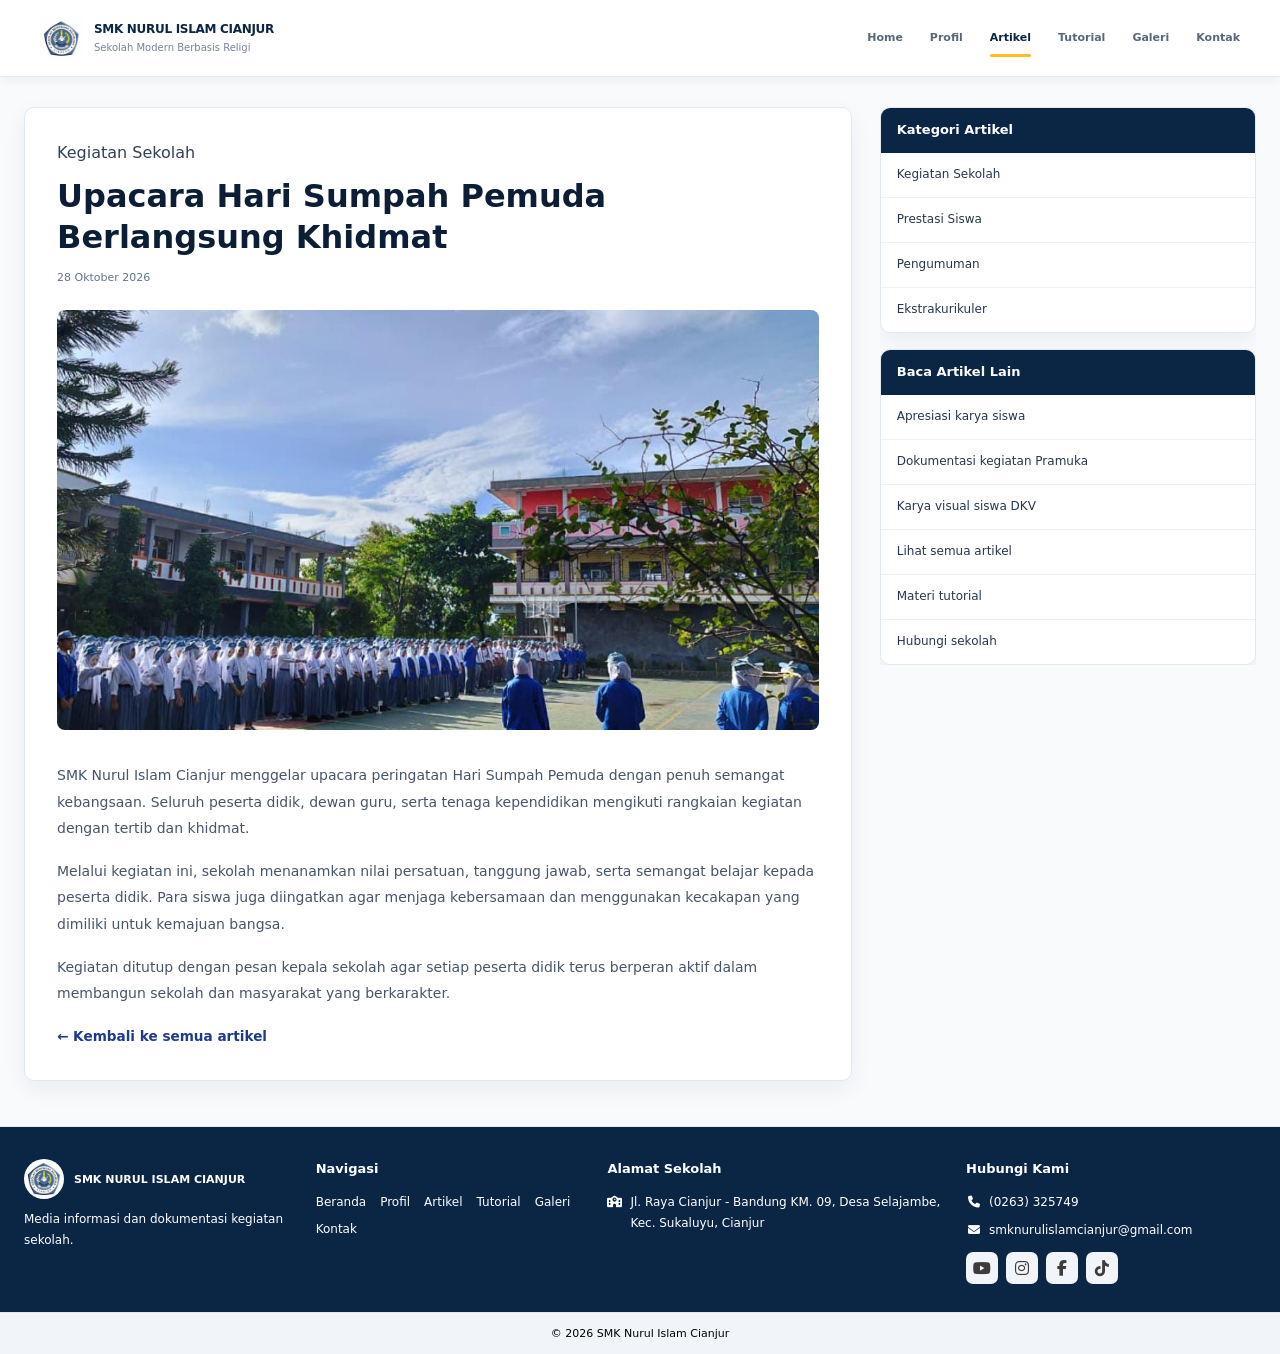
==== artikel-detail.html @ 682b0451 "commit blog" ====
<!doctype html>
<html lang="id">
  <head>
    <meta charset="UTF-8" />
    <meta name="viewport" content="width=device-width, initial-scale=1.0" />
    <title>Detail Berita - SMK Nurul Islam Cianjur</title>
    <link rel="preconnect" href="https://fonts.googleapis.com" />
    <link rel="stylesheet" href="https://cdnjs.cloudflare.com/ajax/libs/font-awesome/6.5.1/css/all.min.css" />
    <link rel="stylesheet" href="assets/css/style.css" />
    <link rel="stylesheet" href="assets/css/artikel.css" />
    <link rel="stylesheet" href="includes/menu.css" />
    <link rel="stylesheet" href="includes/sidebar.css" />
    <link rel="stylesheet" href="includes/footer.css" />
    <link rel="stylesheet" href="includes/scroll-effects.css" />
  </head>
  <body>
    <nav class="site-navigation" aria-label="Menu utama">
      <div class="site-nav-container">
        <a href="index.html" class="site-brand">
          <img src="assets/images/logo_nuris.jpg" alt="Logo SMK Nurul Islam" />
          <span class="site-brand-copy"><strong>SMK NURUL ISLAM CIANJUR</strong><span>Sekolah Modern Berbasis Religi</span></span>
        </a>
        <ul class="site-nav-menu" id="siteNavMenu">
          <li><a href="index.html" class="site-nav-link">Home</a></li>
          <li><a href="profil.html" class="site-nav-link">Profil</a></li>
          <li><a href="artikel.html" class="site-nav-link">Artikel</a></li>
          <li><a href="tutorial.html" class="site-nav-link">Tutorial</a></li>
          <li><a href="galeri.html" class="site-nav-link">Galeri</a></li>
          <li><a href="kontak.html" class="site-nav-link">Kontak</a></li>
        </ul>
        <button class="site-menu-toggle" type="button" aria-label="Buka navigasi" aria-controls="siteNavMenu" aria-expanded="false">
          <i class="fa-solid fa-bars" aria-hidden="true"></i>
        </button>
      </div>
    </nav>

    <main class="main-wrapper">
      <div class="article-detail-layout">
        <article class="article-detail">
          <span id="detailCategory" class="category-label">Kategori</span>
          <h1 id="detailTitle">Memuat artikel...</h1>
          <div id="detailDate" class="article-detail-date"></div>
          <img id="detailImage" src="assets/images/upacara_nuris.jpg" alt="" />
          <div id="detailBody" class="article-detail-body"></div>
          <a href="artikel.html" class="btn-read-more">← Kembali ke semua artikel</a>
        </article>
        <aside class="sidebar sidebar-area" aria-label="Informasi sekolah">
          <section class="sidebar-card">
            <h2 class="sidebar-header">Kategori Artikel</h2>
            <ul class="sidebar-list">
              <li><a href="artikel.html#kegiatan"><span>Kegiatan Sekolah</span></a></li>
              <li><a href="artikel.html#prestasi"><span>Prestasi Siswa</span></a></li>
              <li><a href="artikel.html#pengumuman"><span>Pengumuman</span></a></li>
              <li><a href="artikel.html#ekstrakurikuler"><span>Ekstrakurikuler</span></a></li>
            </ul>
          </section>
          <section class="sidebar-card">
            <h2 class="sidebar-header">Baca Artikel Lain</h2>
            <ul class="sidebar-list">
              <li><a href="artikel-detail.html?id=juara-puisi"><span>Apresiasi karya siswa</span></a></li>
              <li><a href="artikel-detail.html?id=pramuka"><span>Dokumentasi kegiatan Pramuka</span></a></li>
              <li><a href="artikel-detail.html?id=desain-grafis"><span>Karya visual siswa DKV</span></a></li>
              <li><a href="artikel.html"><span>Lihat semua artikel</span></a></li>
              <li><a href="tutorial.html"><span>Materi tutorial</span></a></li>
              <li><a href="kontak.html"><span>Hubungi sekolah</span></a></li>
            </ul>
          </section>
        </aside>
      </div>
    </main>

    <script>
      const articles = {
        "sumpah-pemuda": {
          category: "Kegiatan Sekolah",
          date: "28 Oktober 2026",
          title: "Upacara Hari Sumpah Pemuda Berlangsung Khidmat",
          image: "assets/images/upacara_nuris.jpg",
          body: [
            "SMK Nurul Islam Cianjur menggelar upacara peringatan Hari Sumpah Pemuda dengan penuh semangat kebangsaan. Seluruh peserta didik, dewan guru, serta tenaga kependidikan mengikuti rangkaian kegiatan dengan tertib dan khidmat.",
            "Melalui kegiatan ini, sekolah menanamkan nilai persatuan, tanggung jawab, serta semangat belajar kepada peserta didik. Para siswa juga diingatkan agar menjaga kebersamaan dan menggunakan kecakapan yang dimiliki untuk kemajuan bangsa.",
            "Kegiatan ditutup dengan pesan kepala sekolah agar setiap peserta didik terus berperan aktif dalam membangun sekolah dan masyarakat yang berkarakter."
          ]
        },
        "juara-puisi": {
          category: "Prestasi",
          date: "25 September 2026",
          title: "Siswa Raih Juara 1 Lomba Menulis Puisi Tingkat Kabupaten",
          image: "assets/images/prestasi/juara_puisi.jpg",
          body: [
            "Siswa SMK Nurul Islam Cianjur berhasil meraih Juara 1 dalam lomba menulis puisi tingkat Kabupaten Cianjur. Karya yang dibawakan dinilai memiliki pesan kuat, struktur puisi yang baik, serta penyampaian yang kreatif.",
            "Keberhasilan ini merupakan hasil latihan rutin dan bimbingan dari guru pembimbing. Prestasi tersebut diharapkan dapat memotivasi siswa lain untuk terus mengembangkan kemampuan menulis dan berkarya.",
            "Sekolah mengapresiasi pencapaian siswa serta berharap prestasi ini dapat menjadi awal dari pencapaian yang lebih tinggi pada ajang berikutnya."
          ]
        },
        pramuka: {
          category: "Ekstrakurikuler",
          date: "12 Oktober 2026",
          title: "Ekstrakurikuler Pramuka Gelar Perkemahan Akhir Pekan",
          image: "perkemahan.jpg",
          body: [
            "Ekstrakurikuler Pramuka SMK Nurul Islam Cianjur menyelenggarakan kegiatan perkemahan akhir pekan bagi seluruh anggota. Kegiatan dilaksanakan untuk melatih kepemimpinan, kerja sama, dan kemandirian peserta.",
            "Peserta mengikuti rangkaian kegiatan seperti latihan baris-berbaris, pionering, permainan kelompok, dan kegiatan kebersamaan. Pembina juga memberikan arahan mengenai kedisiplinan serta penerapan nilai Pramuka dalam kehidupan sehari-hari."
          ]
        },
        "ujian-tengah-semester": {
          category: "Pengumuman",
          date: "8 Oktober 2026",
          title: "Pengumuman Jadwal Kegiatan Ujian Tengah Semester",
          image: "gedung_sekolah.jpg",
          body: [
            "SMK Nurul Islam Cianjur menginformasikan jadwal pelaksanaan Ujian Tengah Semester kepada seluruh peserta didik. Peserta didik wajib hadir sesuai jadwal kelas dan mata pelajaran yang telah ditentukan.",
            "Peserta didik diharapkan mempersiapkan diri, membawa perlengkapan ujian yang diperlukan, serta mengikuti tata tertib yang berlaku selama pelaksanaan ujian."
          ]
        },
        "serah-terima-tamatan": {
          category: "Kegiatan Sekolah",
          date: "30 September 2026",
          title: "SMK Nurul Islam Gelar Serah Terima Peserta Magang",
          image: "gedung_sekolah.jpg",
          body: [
            "SMK Nurul Islam Cianjur menggelar serah terima peserta didik yang akan melaksanakan Praktik Kerja Lapangan di dunia usaha dan dunia industri.",
            "Kegiatan ini sekaligus mempertemukan pihak sekolah dengan mitra industri agar peserta didik dapat menyesuaikan kompetensi, kedisiplinan, dan etos kerja sesuai kebutuhan lapangan."
          ]
        },
        "juara-cerpen": {
          category: "Prestasi",
          date: "18 September 2026",
          title: "Siswa Meraih Juara 2 Lomba Menulis Cerpen",
          image: "assets/images/prestasi/juara_cerpen.jpg",
          body: [
            "Siswa SMK Nurul Islam Cianjur memperoleh Juara 2 lomba menulis cerpen tingkat kabupaten melalui karya yang memuat pesan kehidupan dan budaya yang kuat.",
            "Sekolah memberikan apresiasi kepada siswa dan guru pembimbing, sekaligus mendorong siswa lain untuk terus berlatih menulis dan berkarya."
          ]
        },
        "desain-grafis": {
          category: "Kegiatan Sekolah",
          date: "4 September 2026",
          title: "Workshop Desain Grafis Bersama Praktisi Industri",
          image: "assets/images/desain_grafis.jpg",
          body: [
            "Peserta didik jurusan Desain Komunikasi Visual mengikuti workshop desain grafis bersama praktisi industri.",
            "Workshop membahas alur desain, pemilihan visual, tipografi, dan penyampaian karya secara profesional. Peserta mengerjakan proyek singkat sebagai bagian dari evaluasi."
          ]
        },
        "penerimaan-siswa-baru": {
          category: "Pengumuman",
          date: "1 September 2026",
          title: "Informasi Pendaftaran Peserta Didik Baru Dibuka",
          image: "gedung_nuris.jpg",
          body: [
            "Pendaftaran peserta didik baru SMK Nurul Islam Cianjur telah dibuka melalui tahapan administrasi, wawancara, dan pengukuran kompetensi awal.",
            "Calon peserta didik dimohon mengikuti informasi resmi sekolah dan melengkapi seluruh berkas yang dipersyaratkan."
          ]
        },
        "latihan-pramuka": {
          category: "Ekstrakurikuler",
          date: "27 Agustus 2026",
          title: "Pramuka SMK Nurul Islam Raih Prestasi Pioneering",
          image: "assets/images/ekstrakulikuler/pramuka.jpg",
          body: [
            "Regu pramuka SMK Nurul Islam Cianjur berhasil meraih prestasi dalam lomba teknik pioneering tingkat kabupaten.",
            "Kegiatan ini melatih ketangkasan, kreativitas, komunikasi, dan kerja sama antaranggota dalam menyelesaikan proyek pionering."
          ]
        },
        "juara-monolog": {
          category: "Ekstrakurikuler",
          date: "20 Agustus 2026",
          title: "Siswa Menampilkan Tari dalam Kegiatan Seni Sekolah",
          image: "assets/images/ekstrakulikuler/tari.jpg",
          body: [
            "Kegiatan seni sekolah menjadi ruang bagi peserta didik untuk menampilkan kreativitas dan mengenal ragam seni budaya.",
            "Melalui latihan dan penampilan bersama, siswa belajar bekerja sama, membangun rasa percaya diri, serta mengapresiasi budaya."
          ]
        }
      };

      const id = new URLSearchParams(window.location.search).get("id");
      const article = articles[id] || articles["sumpah-pemuda"];
      document.title = `${article.title} - SMK Nurul Islam Cianjur`;
      document.getElementById("detailCategory").textContent = article.category;
      document.getElementById("detailTitle").textContent = article.title;
      document.getElementById("detailDate").textContent = article.date;
      document.getElementById("detailImage").src = article.image;
      document.getElementById("detailImage").alt = article.title;
      document.getElementById("detailBody").innerHTML = article.body.map((paragraph) => `<p>${paragraph}</p>`).join("");
    </script>
    <footer class="footer" id="kontak">
      <div class="footer-container">
        <div class="footer-column">
          <div class="footer-brand">
            <div class="footer-logo" role="img" aria-label="Logo sekolah"></div>
            <h3>SMK NURUL ISLAM CIANJUR</h3>
          </div>
          <p>Media informasi dan dokumentasi kegiatan sekolah.</p>
        </div>
        <div class="footer-column">
          <h4>Navigasi</h4>
          <nav class="footer-links" aria-label="Navigasi footer">
            <a href="index.html">Beranda</a>
            <a href="profil.html">Profil</a>
            <a href="artikel.html">Artikel</a>
            <a href="tutorial.html">Tutorial</a>
            <a href="galeri.html">Galeri</a>
            <a href="kontak.html">Kontak</a>
          </nav>
        </div>
        <div class="footer-column">
          <h4>Alamat Sekolah</h4>
          <p class="footer-detail"><i class="fa-solid fa-school" aria-hidden="true"></i><span>Jl. Raya Cianjur - Bandung KM. 09, Desa Selajambe, Kec. Sukaluyu, Cianjur</span></p>
        </div>
        <div class="footer-column">
          <h4>Hubungi Kami</h4>
          <p class="footer-detail"><i class="fa-solid fa-phone" aria-hidden="true"></i><a href="tel:+62263325749">(0263) 325749</a></p>
          <p class="footer-detail"><i class="fa-solid fa-envelope" aria-hidden="true"></i><a href="mailto:smknurulislamcianjur@gmail.com">smknurulislamcianjur@gmail.com</a></p>
          <div class="social-links">
            <a href="https://youtube.com/@smknurulislamcianjur?si=RVncWw3QQM4tRcN" aria-label="YouTube"><i class="fa-brands fa-youtube"></i></a>
            <a href="https://www.instagram.com/smknurulislamcianjur?exln=MTc3N3E5Ynp3cWM4aw==" aria-label="Instagram"><i class="fa-brands fa-instagram"></i></a>
            <a href="https://www.facebook.com/share/1EyA4eeDF7/" aria-label="Facebook"><i class="fa-brands fa-facebook-f"></i></a>
            <a href="https://www.tiktok.com/@smknurulislamcianjur?_=r=1&_t=ZS-9D5Dz1kFX61" aria-label="TikTok"><i class="fa-brands fa-tiktok"></i></a>
          </div>
        </div>
      </div>
      <div class="copyright">© 2026 SMK Nurul Islam Cianjur</div>
    </footer>
    <script src="assets/js/shared-layout.js"></script>
  </body>
</html>
---- assets/css/style.css ----
/* Variabel utama */
:root {
    --navy: #0b2545;
    --blue: #17477b;
    --gold: #fbbf24;
    --text: #26374b;
    --muted: #758397;
    --border: #e5eaf0;
    --white: #ffffff;
    --background: #f8fafc;
    --navy-dark: #081c35;
}

* {
    margin: 0;
    padding: 0;
    box-sizing: border-box;
}

html {
    scroll-behavior: smooth;
}

body {
    font-family: "Plus Jakarta Sans", sans-serif;
    background: var(--background);
    color: var(--text);
    min-height: 100vh;
}

a {
    text-decoration: none;
    color: inherit;
}

button, input {
    font-family: inherit;
}

/* header */
.header {
    background: var(--navy);
    color: var(--white);
}

.header-container {
    width: calc(100% - 48px);
    max-width: 1480px;
    min-height: 68px;
    margin: auto;
    display: flex;
    align-items: center;
    justify-content: space-between;
    gap: 20px;
}

.brand {
    display: flex;
    align-items: center;
    gap: 11px;
    min-width: 0;
}

.brand-logo {
    width: 41px;
    height: 41px;
    border-radius: 50%;
    overflow: hidden;
    flex-shrink: 0;
    display: grid;
    place-items: center;
}

.brand-logo img {
    width: 100%;
    height: 100%;
    object-fit: contain;
}

.brand-text h1 {
    font-size: 15px;
    font-weight: 800;
    letter-spacing: .3px;
    line-height: 1.4;
}

.brand-text p {
    font-size: 10px;
    font-style: italic;
    color: #c6d3e2;
    margin-top: 2px;
}

.header-actions {
    display: flex;
    align-items: center;
    gap: 10px;
}

/* Search Header */
.header-search {
    width: 250px;
    height: 38px;
    padding: 3px 10px 3px 14px;
    background: white;
    border: 1px solid #e2e8f0;
    border-radius: 30px;
    display: flex;
    align-items: center;
    transition: border-color 0.2s ease;
}

/* Efek ketika input aktif */
.header-search:focus-within {
    border-color: #cbd5e1;
}

/* Input */
.header-search input {
    flex: 1;
    width: 100%;
    min-width: 0;
    height: 100%;
    border: none;
    outline: none;
    padding: 0 5px;
    font-size: 11px;
    background: transparent;
    border-radius: 0;
    color: #334155;
}

.header-search input::placeholder {
    color: #94a3b8;
}

/* Button Search */
.header-search button {
    width: 28px;
    height: 28px;
    flex-shrink: 0;
    display: flex;
    align-items: center;
    justify-content: center;
    padding: 0;
    border: none;
    border-radius: 50%;
    background: transparent;
    color: var(--navy);
    cursor: pointer;
    transition: color 0.2s ease;
}

/* Hover Icon */
.header-search button:hover {
    background: transparent;
    color: #64748b;
}

/* Icon */
.header-search button i {
    font-size: 15px;
}

/* hero banner */
.hero {
    min-height: 390px;
    position: relative;
    isolation: isolate;
    overflow: hidden;
    display: flex;
    align-items: center;
    background: var(--navy);
    color: white;
}

/* Background gambar memenuhi banner */
.hero-background {
    position: absolute;
    inset: 0;
    z-index: -2;
    background-size: cover;
    background-position: center center;
    background-repeat: no-repeat;
    transition: opacity 0.4s ease-in-out;
}

/* Overlay transparan */
.hero-overlay {
    position: absolute;
    inset: 0;
    z-index: -1;

    background:
        linear-gradient(
            90deg,
            rgba(4, 22, 45, 0.85) 0%,
            rgba(4, 27, 55, 0.65) 35%,
            rgba(4, 27, 55, 0.25) 70%,
            rgba(4, 27, 55, 0.10) 100%
        ),
        linear-gradient(
            0deg,
            rgba(0, 0, 0, 0.20),
            transparent 65%
        );
}

.hero-container {
    width: calc(100% - 48px);
    max-width: 1480px;
    margin: auto;
}

.hero-content {
    max-width: 650px;
    padding: 55px 0 65px;
}

.hero-content h2 {
    font-size: clamp(27px, 3.4vw, 43px);
    line-height: 1.2;
    letter-spacing: -0.8px;
    font-weight: 800;
    text-shadow: 0 2px 12px rgba(0, 0, 0, 0.3);
}

.hero-content h2 span {
    color: var(--gold);
}

.hero-content p {
    max-width: 440px;
    margin-top: 12px;
    margin-bottom: 21px;
    color: #e4eaf2;
    font-size: 12px;
    line-height: 1.8;
}

.hero-button {
    display: inline-flex;
    align-items: center;
    gap: 10px;
    padding: 10px 16px;
    border-radius: 6px;
    background: #fccc2d;
    color: #172b45;
    font-size: 10px;
    font-weight: 800;
    transition: 0.2s;
}

.hero-button:hover {
    background: var(--gold);
    transform: translateY(-2px);
}

.hero-indicators {
    position: absolute;
    bottom: 17px;
    left: 50%;
    transform: translateX(-50%);
    display: flex;
    align-items: center;
    gap: 9px;
    z-index: 5;
}

.indicator {
    width: 9px;
    height: 9px;
    padding: 0;
    border: 1.5px solid white;
    border-radius: 50%;
    background: rgba(255, 255, 255, 0.45);
    cursor: pointer;
    transition: all 0.3s ease;
}

.indicator.active {
    width: 23px;
    border-color: var(--gold);
    border-radius: 20px;
    background: var(--gold);
}

/* main content */
.main-container {
    width: calc(100% - 48px);
    max-width: 1480px;
    margin: auto;
    padding: 27px 0 35px;
}

.content-layout {
    display: grid;
    grid-template-columns: minmax(0, 1fr) 290px;
    gap: 22px;
    align-items: start;
}

.news-section {
    min-width: 0;
}

.section-header {
    display: flex;
    justify-content: space-between;
    align-items: center;
    margin-bottom: 16px;
    padding-bottom: 11px;
    border-bottom: 1px solid #dce3eb;
}

.section-title {
    display: flex;
    align-items: center;
    gap: 11px;
}

.title-line {
    width: 5px;
    height: 30px;
    border-radius: 5px;
    background: var(--navy);
}

.section-title small {
    color: black;
    font-size: 8px;
    font-weight: 800;
    letter-spacing: 1px;
}

.section-title h2 {
    margin-top: 2px;
    color: var(--navy);
    font-size: 15px;
    font-weight: 800;
}

.see-all {
    display: flex;
    align-items: center;
    gap: 7px;

    color: var(--navy);
    font-size: 10px;
    font-weight: 800;
    transition: .2s;
}

.see-all:hover {
    color: slateblue;
}

/* cards baru */
.news-grid {
    display: grid;
    grid-template-columns: repeat(3, minmax(0, 1fr));
    gap: 13px;
}

/* ==============================
   SEARCH RESULT
================================ */

.search-empty {
    padding: 40px 20px;
    margin-top: 15px;
    text-align: center;
    background: white;
    border: 1px solid var(--border);
    border-radius: 9px;
}

.search-empty[hidden] {
    display: none;
}

.search-empty i {
    font-size: 27px;
    color: #94a3b8;
    margin-bottom: 12px;
}

.search-empty h3 {
    color: var(--navy);
    font-size: 14px;
    margin-bottom: 6px;
}

.search-empty p {
    color: var(--muted);
    font-size: 11px;
}

.news-card {
    display: flex;
    flex-direction: column;
    overflow: hidden;

    background: white;
    border: 1px solid var(--border);
    border-radius: 9px;

    box-shadow: 0 3px 10px rgba(20,43,70,.04);
    transition: .25s;
}

.news-card:hover {
    transform: translateY(-4px);
    box-shadow: 0 9px 22px rgba(20,43,70,.1);
}

.news-image {
    position: relative;
    height: 145px;
    overflow: hidden;
    background: #e3eaf1;
}

.news-image img {
    width: 100%;
    height: 100%;
    object-fit: cover;
    transition: .35s;
}

.news-card:hover .news-image img {
    transform: scale(1.05);
}

.category {
    position: absolute;
    top: 9px;
    left: 9px;

    padding: 5px 8px;
    border-radius: 4px;

    background: var(--navy);
    color: white;

    font-size: 8px;
    font-weight: 700;
}

.news-content {
    flex: 1;
    display: flex;
    flex-direction: column;
    padding: 12px;
}

.news-content h3 {
    color: var(--navy);
    font-size: 11px;
    line-height: 1.6;
    font-weight: 800;
}

.news-content h3 a:hover {
    color: slateblue;
}

.news-date {
    display: flex;
    align-items: center;
    gap: 6px;
    margin-top: 8px;
    color: #8995a5;
    font-size: 9px;
}

.news-content p {
    margin: 9px 0 13px;
    color: #667488;
    font-size: 9px;
    line-height: 1.75;
}

.read-more {
    gap: 8px;
    margin-top: auto;
    padding: 8px 7px;
    color: var(--navy);
    font-size: 9px;
    font-weight: 700;
    transition: .2s;
}

.read-more:hover {
    color: slateblue;
}

/* informasi sekolah */
.school-info {
    display: flex;
    align-items: center;
    gap: 13px;

    margin-top: 18px;
    padding: 15px 17px;

    border: 1px solid #dbe5ef;
    border-radius: 9px;
    background: white;
}

.info-content {
    flex: 1;
}

.info-content h3 {
    margin-bottom: 4px;
    color: var(--navy);
    font-size: 12px;
}

.info-content p {
    color: #69788b;
    font-size: 9px;
    line-height: 1.7;
}

.info-button {
    display: flex;
    align-items: center;
    gap: 8px;
    flex-shrink: 0;
    padding: 9px 12px;
    border-radius: 5px;
    background: #013263;
    color: white;
    font-size: 9px;
    font-weight: 700;
}

.info-button:hover {
    background: var(--navy);
}

/* responsive tablet */
@media (max-width: 1000px) {

    .content-layout {
        grid-template-columns: minmax(0, 1fr) 250px;
        gap: 16px;
    }

    .news-grid {
        gap: 9px;
    }

    .news-image {
        height: 125px;
    }

    .news-content {
        padding: 10px;
    }

}

/* responsive mobile */
@media (max-width: 700px) {

    .header-container {
        width: calc(100% - 30px);
        min-height: 65px;
    }

    .brand-logo {
        width: 39px;
        height: 39px;
    }

    .brand-text h1 {
        font-size: 11px;
    }

    .brand-text p {
        font-size: 8px;
    }

    .brand-decoration {
        display: none;
    }

    .header-search {
        display: none;
    }

    .menu-button {
        display: inline-grid;
        place-items: center;
    }

    .hero {
    min-height: 320px;
}

.hero-background {
    background-size: contain;
    background-position: center;
}

.hero-overlay {
    background: rgba(4, 22, 45, 0.65);
}

.hero-container {
    width: calc(100% - 30px);
}

.hero-content {
    padding: 40px 0 55px;
}

    .hero-container {
        width: calc(100% - 30px);
    }

    .hero-content {
        padding: 40px 0 55px;
    }

    .hero-content h2 {
        font-size: 29px;
    }

    .hero-content p {
        font-size: 10px;
        max-width: 330px;
    }

    .main-container {
        width: calc(100% - 30px);
        padding: 22px 0;
    }

    .content-layout {
        grid-template-columns: 1fr;
    }

    .news-grid {
        grid-template-columns: repeat(2, minmax(0, 1fr));
        gap: 12px;
    }

    .news-image {
        height: 135px;
    }

    .school-info {
        flex-wrap: wrap;
    }

    .info-button {
        margin-left: 55px;
    }

}

/* ==============================
   13. SMALL MOBILE
================================ */
@media (max-width: 430px) {

    .news-grid {
        grid-template-columns: 1fr;
    }

    .news-image {
        height: 180px;
    }

    .section-title h2 {
        font-size: 17px;
    }

    .school-info {
        gap: 10px;
        padding: 13px;
    }

    .info-button {
        margin-left: 0;
    }

}

.home-programs {
    padding: 62px 0 70px;
    background: #fff;
}

.home-programs-container {
    width: calc(100% - 48px);
    max-width: 1280px;
    margin: 0 auto;
}

.home-programs-heading {
    max-width: 650px;
    margin: 0 auto 30px;
    text-align: center;
}

.home-programs-heading > span {
    color: #947000;
    font-size: 9px;
    font-weight: 800;
    letter-spacing: 1.6px;
}

.home-programs-heading h2 {
    margin-top: 7px;
    color: var(--navy);
    font-size: clamp(22px, 3vw, 30px);
}

.home-programs-heading p {
    margin-top: 8px;
    color: var(--muted);
    font-size: 12px;
    line-height: 1.7;
}

.home-programs-grid {
    display: grid;
    grid-template-columns: repeat(3, minmax(0, 1fr));
    gap: 18px;
}

.home-program-card {
    min-width: 0;
    overflow: hidden;
    border: 1px solid var(--border);
    border-radius: 12px;
    background: #fff;
    box-shadow: 0 8px 24px rgba(11, 37, 69, .06);
    transition: transform .2s ease, box-shadow .2s ease;
}

.home-program-card:hover {
    transform: translateY(-4px);
    box-shadow: 0 14px 30px rgba(11, 37, 69, .12);
}

.home-program-card img {
    width: 100%;
    height: 190px;
    display: block;
    object-fit: cover;
    background: #edf2f7;
}

.home-program-card[href*="program-akl"] img {
    object-fit: contain;
}

.home-program-card > span {
    display: inline-block;
    margin: 15px 16px 0;
    color: #947000;
    font-size: 9px;
    font-weight: 800;
    letter-spacing: 1px;
}

.home-program-card h3 {
    min-height: 44px;
    margin: 5px 16px 18px;
    color: var(--navy);
    font-size: 13px;
    line-height: 1.55;
}

.home-programs-link {
    width: fit-content;
    display: flex;
    align-items: center;
    gap: 9px;
    margin: 25px auto 0;
    color: var(--navy);
    font-size: 11px;
    font-weight: 800;
}

.home-programs-link:hover {
    color: #947000;
}

@media (max-width: 850px) {
    .home-programs-grid {
        grid-template-columns: repeat(2, minmax(0, 1fr));
    }
}

@media (max-width: 500px) {
    .home-programs-container {
        width: calc(100% - 30px);
    }

    .home-programs-grid {
        grid-template-columns: 1fr;
    }

    .home-program-card img {
        height: 220px;
    }
}
---- assets/css/artikel.css ----
/* RESET & BASE STYLES */
* {
  box-sizing: border-box;
  margin: 0;
  padding: 0;
}

body {
  font-family: "Plus Jakarta Sans", system-ui, sans-serif;
  background-color: #f8fafc;
  color: #334155;
  line-height: 1.6;
  display: flex;
  flex-direction: column;
  min-height: 100vh;
}

a {
  text-decoration: none;
  color: inherit;
}

ul {
  list-style: none;
}

/* TOP HEADER */
.top-header {
  background-color: #0b1e36;
  color: #ffffff;
  position: sticky;
  top: 0;
  z-index: 50;
  box-shadow: 0 4px 10px rgba(0, 0, 0, 0.15);
}

.header-container {
  max-width: 1280px;
  margin: 0 auto;
  padding: 0 1.5rem;
  display: flex;
  align-items: center;
  justify-content: space-between;
  height: 64px;
}

.logo-area {
  display: flex;
  align-items: center;
  gap: 0.75rem;
}

.logo-circle {
  width: 40px;
  height: 40px;
  background-color: #ffffff;
  border-radius: 50%;
  padding: 2px;
  display: flex;
  align-items: center;
  justify-content: center;
  box-shadow: 0 2px 4px rgba(0,0,0,0.2);
}

.logo-circle img {
  width: 100%;
  height: 100%;
  border-radius: 50%;
  object-fit: cover;
}

.logo-text h1 {
  font-size: 0.95rem;
  font-weight: 700;
  letter-spacing: 0.025em;
}

.logo-text p {
  font-size: 0.65rem;
  color: #cbd5e1;
  font-style: italic;
}

/* SEARCH BAR */
.search-box {
  position: relative;
  display: none;
}

@media (min-width: 768px) {
  .search-box {
    display: block;
  }
}

.search-input {
  background-color: rgba(255, 255, 255, 0.12);
  color: #ffffff;
  border: 1px solid rgba(255, 255, 255, 0.25);
  border-radius: 9999px;
  padding: 0.45rem 2.5rem 0.45rem 1rem;
  font-size: 0.85rem;
  outline: none;
  width: 240px;
  transition: all 0.3s ease;
}

.search-input::placeholder {
  color: #cbd5e1;
}

.search-input:focus {
  background-color: rgba(255, 255, 255, 0.2);
  border-color: #eab308;
  box-shadow: 0 0 0 3px rgba(234, 179, 8, 0.3);
  width: 270px;
}

.search-btn {
  position: absolute;
  right: 12px;
  top: 50%;
  transform: translateY(-50%);
  background: none;
  border: none;
  color: #cbd5e1;
  cursor: pointer;
  transition: color 0.2s;
}

.search-btn:hover {
  color: #eab308;
}

/* SECONDARY MENU */
.nav-bar {
  background-color: #ffffff;
  border-bottom: 1px solid #e2e8f0;
}

.nav-container {
  max-width: 1280px;
  margin: 0 auto;
  padding: 0 1.5rem;
  display: flex;
  gap: 2rem;
  font-size: 0.875rem;
  font-weight: 600;
  overflow-x: auto;
}

/* BREADCRUMB */
.breadcrumb {
  background-color: #f1f5f9;
  border-bottom: 1px solid #e2e8f0;
  padding: 0.75rem 0;
  font-size: 0.75rem;
  color: #64748b;
}

.breadcrumb-container {
  max-width: 1280px;
  margin: 0 auto;
  padding: 0 1.5rem;
}

.breadcrumb a {
  transition: color 0.2s;
}

.breadcrumb a:hover {
  color: #1e3a8a;
}

.breadcrumb-separator {
  margin: 0 0.5rem;
  color: #94a3b8;
}

.breadcrumb-current {
  color: #0b1e36;
  font-weight: 600;
}

/* MAIN LAYOUT */
.main-wrapper {
  max-width: 1280px;
  margin: 0 auto;
  padding: 30px 1.5rem 45px;
  flex-grow: 1;
  width: 100%;
}

.grid-container {
  display: grid;
  grid-template-columns: 1fr;
  gap: 28px;
}

@media (min-width: 1024px) {
  .grid-container {
    grid-template-columns: 2.2fr 1fr;
  }
}

.article-page-heading {
  margin-bottom: 20px;
  padding: 26px 28px;
  border: 1px solid #e2e8f0;
  border-radius: 10px;
  background: linear-gradient(135deg, #fff, #f8fafc);
  box-shadow: 0 5px 18px rgba(20,43,70,.05);
}

.article-page-heading > div:first-child > span {
  color: #d99b00;
  font-size: 9px;
  font-weight: 800;
  letter-spacing: 1.6px;
}

.article-page-heading h1 {
  margin-top: 7px;
  color: #0b1e36;
  font-size: 28px;
}

.article-page-heading p {
  max-width: 680px;
  margin-top: 8px;
  color: #64748b;
  font-size: 12px;
  line-height: 1.75;
}

.article-filter {
  display: flex;
  flex-wrap: wrap;
  gap: 8px;
  margin-top: 18px;
}

.article-filter a {
  padding: 7px 12px;
  border: 1px solid #dce3eb;
  border-radius: 999px;
  font-size: 10px;
  font-weight: 700;
}

.article-filter a.active,
.article-filter a:hover {
  border-color: #0b1e36;
  background: #0b1e36;
  color: #fff;
}

.article-list {
  display: grid;
  grid-template-columns: repeat(2, minmax(0, 1fr));
  gap: 18px;
}

.article-card {
  display: grid;
  grid-template-columns: 1fr;
}

.article-card[hidden] {
  display: none;
}

.article-image-box {
  height: 100%;
  min-height: 210px;
}

.article-content {
  display: flex;
  flex-direction: column;
  justify-content: center;
}

.article-detail-layout {
  max-width: 900px;
  margin: auto;
}

.article-detail {
  padding: 32px;
  border: 1px solid #e2e8f0;
  border-radius: 10px;
  background: #fff;
  box-shadow: 0 8px 24px rgba(20,43,70,.06);
}

.article-detail h1 {
  margin-top: 10px;
  color: #0b1e36;
  font-size: 32px;
  line-height: 1.3;
}

.article-detail-date {
  margin-top: 10px;
  color: #64748b;
  font-size: 11px;
}

.article-detail > img {
  width: 100%;
  height: 420px;
  margin: 24px 0;
  border-radius: 8px;
  object-fit: cover;
}

.article-detail-body p {
  margin-bottom: 16px;
  color: #475569;
  font-size: 14px;
  line-height: 1.9;
}

.article-detail-body h2 {
  margin: 22px 0 10px;
  color: #0b1e36;
  font-size: 18px;
}

.article-detail-body ol {
  margin: 0 0 22px;
  padding-left: 22px;
  color: #475569;
}

.article-detail-body li {
  padding-left: 5px;
  margin-bottom: 10px;
  line-height: 1.8;
}

/* CARD STYLES */
.card {
  background-color: #ffffff;
  border-radius: 0.85rem;
  border: 1px solid #e2e8f0;
  box-shadow: 0 2px 8px rgba(0, 0, 0, 0.04);
  padding: 1.5rem;
  margin-bottom: 1.5rem;
  transition: transform 0.3s ease, box-shadow 0.3s ease;
}

.section-heading {
  font-size: 1.35rem;
  font-weight: 700;
  color: #0b1e36;
  margin-bottom: 0.5rem;
  display: flex;
  align-items: center;
}

.heading-accent {
  width: 6px;
  height: 26px;
  background-color: #eab308;
  border-radius: 9999px;
  margin-right: 0.75rem;
  display: inline-block;
}

.card-text {
  color: #64748b;
  font-size: 0.875rem;
  line-height: 1.6;
}

/* ARTIKEL CARD KHUSUS (HALAMAN ARTIKEL) */
.article-card {
  background-color: #ffffff;
  border-radius: 0.85rem;
  border: 1px solid #e2e8f0;
  box-shadow: 0 2px 8px rgba(0, 0, 0, 0.04);
  overflow: hidden;
  transition: transform 0.3s ease, box-shadow 0.3s ease;
}

.article-card:hover {
  transform: translateY(-4px);
  box-shadow: 0 12px 20px rgba(0, 0, 0, 0.08);
}

.article-image-box {
  position: relative;
  height: 190px;
  width: 100%;
  overflow: hidden;
  background-color: #e2e8f0;
}

.article-image-box img {
  width: 100%;
  height: 100%;
  object-fit: cover;
  transition: transform 0.4s ease;
}

.article-card:hover .article-image-box img {
  transform: scale(1.05);
}

.article-content {
  padding: 20px;
}

.article-meta {
  display: flex;
  align-items: center;
  gap: 1.25rem;
  font-size: 0.75rem;
  color: #64748b;
  margin-bottom: 0.6rem;
}

.article-meta i {
  color: #eab308;
  margin-right: 0.35rem;
}

.article-title {
  font-size: 1.2rem;
  font-weight: 700;
  color: #0b1e36;
  margin-bottom: 0.75rem;
  line-height: 1.4;
  transition: color 0.2s;
}

.article-card:hover .article-title {
  color: #1e3a8a;
}

.article-excerpt {
  font-size: 0.875rem;
  color: #475569;
  line-height: 1.6;
  margin-bottom: 1.25rem;
}

.btn-read-more {
  display: inline-flex;
  align-items: center;
  gap: 0.5rem;
  font-size: 0.85rem;
  font-weight: 600;
  color: #1e3a8a;
  transition: gap 0.2s ease, color 0.2s;
}

.btn-read-more:hover {
  color: #eab308;
  gap: 0.75rem;
}

/* PAGINATION */
.pagination {
  display: flex;
  justify-content: center;
  align-items: center;
  gap: 0.5rem;
  margin-top: 2.5rem;
}

.pagination-item {
  width: 38px;
  height: 38px;
  display: flex;
  align-items: center;
  justify-content: center;
  border-radius: 0.5rem;
  font-size: 0.875rem;
  font-weight: 600;
  background-color: #ffffff;
  color: #475569;
  border: 1px solid #cbd5e1;
  transition: all 0.2s;
}

.pagination-item:hover {
  border-color: #0b1e36;
  color: #0b1e36;
  background-color: #f1f5f9;
}

.pagination-item.active {
  background-color: #0b1e36;
  color: #ffffff;
  border-color: #0b1e36;
  box-shadow: 0 4px 6px rgba(11, 30, 54, 0.2);
}

@media (max-width: 700px) {
  .article-list {
    grid-template-columns: 1fr;
  }

  .article-card {
    grid-template-columns: 1fr;
  }

  .article-image-box {
    height: 230px;
    min-height: 230px;
  }

  .article-page-heading {
    padding: 22px 20px;
  }

  .article-page-heading h1 {
    font-size: 24px;
  }
}
---- includes/menu.css ----
:root {
    --gold: #b8870c;
}

.navigation {
  display: block;
  position: relative;
  z-index: 20;
  background: #ffffff;
  border-bottom: 1px solid #e5eaf0;
  box-shadow: 0 3px 12px rgba(15, 35, 60, 0.05);
}

.navigation-container {
  width: calc(100% - 48px);
  max-width: 1480px;
  min-height: 52px;
  margin: 0 auto;
  display: flex;
  align-items: center;
  justify-content: center;
  gap: 5px;
}

.nav-link {
  position: relative;
  display: inline-flex;
  align-items: center;
  padding: 17px 18px;
  color: #000000;
  font-size: 13px;
  font-weight: 600;
  text-decoration: none;
  transition: color 0.2s ease;
}

.nav-link:hover,
.nav-link.active {
  color: var(--gold);
}

.nav-link.active::after {
  content: "";
  position: absolute;
  right: 18px;
  bottom: 7px;
  left: 18px;
  height: 3px;
  border-radius: 10px;
  background: #000000;
}

@media (max-width: 700px) {
  .navigation-container {
    width: calc(100% - 30px);
    padding: 6px 0;
    flex-wrap: wrap;
    gap: 2px;
  }

  .nav-link {
    flex: 1 1 30%;
    justify-content: center;
    padding: 12px 8px;
    font-size: 12px;
    white-space: nowrap;
  }
}

.site-navigation {
  position: sticky;
  top: 0;
  z-index: 100;
  background: #ffffff;
  border-bottom: 1px solid #e5eaf0;
  box-shadow: 0 3px 12px rgba(15, 35, 60, 0.05);
}

.site-nav-container {
  width: calc(100% - 48px);
  max-width: 1200px;
  min-height: 76px;
  margin: 0 auto;
  display: flex;
  align-items: center;
  justify-content: space-between;
  gap: 25px;
}

.site-brand {
  display: flex;
  align-items: center;
  gap: 11px;
  flex-shrink: 0;
  color: #0b2545;
}

.site-brand img {
  width: 43px;
  height: 43px;
  object-fit: contain;
}

.site-brand-copy strong,
.site-brand-copy span {
  display: block;
}

.site-brand-copy strong {
  font-size: 12px;
  font-weight: 800;
  letter-spacing: -0.3px;
}

.site-brand-copy span {
  color: #778496;
  font-size: 10px;
}

.site-nav-menu {
  display: flex;
  align-items: center;
  gap: 27px;
  list-style: none;
}

.site-nav-link {
  position: relative;
  display: inline-block;
  padding: 27px 0;
  color: #586779;
  font-size: 11px;
  font-weight: 700;
  transition: color 0.2s ease;
}

.site-nav-link:hover,
.site-nav-link.active {
  color: #0b2545;
}

.site-nav-link.active::after {
  position: absolute;
  right: 0;
  bottom: 17px;
  left: 0;
  height: 3px;
  border-radius: 5px;
  background: #fbbf24;
  content: "";
}

.site-menu-toggle {
  display: none;
  padding: 8px;
  border: 0;
  background: transparent;
  color: #0b2545;
  font-size: 21px;
  cursor: pointer;
}

@media (max-width: 850px) {
  .site-nav-menu {
    gap: 17px;
  }

  .site-nav-link {
    font-size: 10px;
  }
}

@media (max-width: 700px) {
  .site-nav-container {
    position: relative;
    width: calc(100% - 32px);
    min-height: 68px;
  }

  .site-menu-toggle {
    display: block;
  }

  .site-nav-menu {
    display: none;
    position: absolute;
    top: 68px;
    right: -16px;
    left: -16px;
    flex-direction: column;
    align-items: stretch;
    gap: 0;
    padding: 8px 20px 15px;
    background: #ffffff;
    border-bottom: 1px solid #e8edf2;
  }

  .site-nav-menu.show {
    display: flex;
  }

  .site-nav-link {
    display: block;
    padding: 11px 0;
    font-size: 12px;
  }

  .site-nav-link.active::after {
    display: none;
  }
}
---- includes/sidebar.css ----
:root {
    --navy: #0b2545;
    --text: white;
}

.sidebar-area {
  min-width: 0;
  display: flex;
  flex-direction: column;
  gap: 16px;
  align-self: start;
  position: sticky;
  top: 20px;
  max-height: calc(100vh - 40px);
  overflow-y: auto;
  scrollbar-width: thin;
}

body.has-sticky-site-nav .sidebar-area {
  top: 92px;
  max-height: calc(100vh - 108px);
}

.sidebar-card {
  overflow: hidden;
  border: 1px solid #e2e8f0;
  border-radius: 10px;
  background: #ffffff;
  box-shadow: 0 8px 24px rgba(11, 37, 69, 0.06);
}

.sidebar-header {
  margin: 0;
  padding: 12px 16px;
  background: var(--navy);
  color: var(--text);
  font-size: 13px;
  font-weight: 700;
}

.sidebar-list {
  display: flex;
  flex-direction: column;
  list-style: none;
  color: #000000;
  font-size: 12px;
}

.sidebar-list li + li {
  border-top: 1px solid #eef1f5;
}

.sidebar-list a {
  display: flex;
  align-items: center;
  min-height: 44px;
  padding: 9px 16px;
  color: #26374b;
  line-height: 1.45;
  transition: background-color 0.2s ease;
}

.sidebar-list a:hover {
  background: #f1f5f9;
  color: #17477b;
}

.sidebar-list a:focus-visible,
.sidebar-contact a:focus-visible {
  outline: 2px solid #17477b;
  outline-offset: -2px;
}

.sidebar-list span {
  display: flex;
  flex-direction: column;
  gap: 2px;
}

.sidebar-list strong {
  color: #0b2545;
  font-size: 10px;
}

.sidebar-contact {
  padding: 14px 16px;
  color: #475569;
  font-size: 12px;
}

.sidebar-contact p {
  display: flex;
  align-items: flex-start;
  gap: 9px;
  line-height: 1.6;
}

.sidebar-contact p + p {
  margin-top: 10px;
}

.sidebar-contact i {
  width: 15px;
  margin-top: 3px;
  color: #17477b;
  text-align: center;
}

.sidebar-contact a {
  color: #17477b;
  overflow-wrap: anywhere;
}

.sidebar-contact a:hover {
  text-decoration: underline;
}

@media (max-width: 700px) {
  .sidebar-area {
    position: static;
    display: grid;
    grid-template-columns: repeat(2, minmax(0, 1fr));
    align-items: start;
    max-height: none;
    overflow: visible;
  }
}

@media (max-width: 430px) {
  .sidebar-area {
    grid-template-columns: 1fr;
  }
}

.article-detail-layout {
  max-width: 1280px;
  display: grid;
  grid-template-columns: minmax(0, 2.2fr) minmax(250px, 1fr);
  gap: 28px;
  align-items: start;
}

@media (max-width: 700px) {
  .article-detail-layout {
    grid-template-columns: 1fr;
  }
}
---- includes/footer.css ----
:root {
    --navy: #0b2545;
    --text: white;
    --hover: #3566a7;
}

.footer {
  margin-top: auto;
  padding-top: 32px;
  background: var(--navy);
  color: var(--text);
  border-top: 1px solid #e5eaf0;
}

.footer-container {
  width: calc(100% - 48px);
  max-width: 1480px;
  margin: 0 auto;
  padding: 0 0 28px;
  display: grid;
  grid-template-columns: 1.2fr 1.2fr 1.5fr 1.3fr;
  gap: 24px;
}

.footer-column {
  min-width: 0;
}

.footer-column h3,
.footer-column h4 {
  margin: 0 0 12px;
  color: var(--text);
  font-size: 13px;
  font-weight: 700;
}

.footer-brand {
  display: flex;
  align-items: center;
  gap: 10px;
  margin-bottom: 10px;
}

.footer-brand h3 {
  margin: 0;
  font-size: 11px;
}

.footer-logo {
  width: 40px;
  height: 40px;
  flex: 0 0 40px;
  overflow: hidden;
  border-radius: 50%;
  background-image: url("../assets/images/logo_nuris.jpg");
  background-position: center;
  background-size: cover;
  background-blend-mode: multiply;
}

.footer-column > p,
.footer-detail,
.footer-links a {
  color: var(--text);
  font-size: 12px;
  line-height: 1.7;
}

.footer-links {
  display: flex;
  flex-wrap: wrap;
  gap: 6px 14px;
}

.footer-links a:hover {
  color: var(--hover);
}

.footer-detail {
  display: flex;
  align-items: flex-start;
  gap: 8px;
  margin: 0 0 7px;
}

.footer-detail i {
  width: 15px;
  margin-top: 4px;
  color: var(--text);
  text-align: center;
}

.social-links {
  display: flex;
  gap: 8px;
  margin-top: 12px;
}

.social-links a {
  width: 32px;
  height: 32px;
  display: grid;
  place-items: center;
  border-radius: 7px;
  background: #f1f5f9;
  color: #000000;
  transition: background-color 0.2s ease, transform 0.2s ease;
}

.social-links a:hover {
  transform: translateY(-2px);
  background: #e2e8f0;
}

.social-links .fa-youtube:hover{
  color: #ff0000;
  background-color: #ffffff;
}

.social-links .fa-instagram:hover{
  color: #f33232;
  background-color: #ffffff;
}

.social-links .fa-facebook-f:hover{
  color: #0b64d8;
  background-color: #ffffff;
}

.social-links .fa-tiktok:hover{
  color: black;
  background-color: #ffffff;
}

.social-links i {
  width: auto;
  height: auto;
  border-radius: 0;
  background: transparent;
  color: rgb(63, 59, 59);
}

.copyright {
  padding: 12px 15px;
  border-top: 1px solid #e2e8f0;
  background: #f1f5f9;
  color: #000000;
  font-size: 11px;
  text-align: center;
}

@media (max-width: 900px) {
  .footer-container {
    grid-template-columns: repeat(2, minmax(0, 1fr));
  }
}

@media (max-width: 600px) {
  .footer-container {
    width: calc(100% - 30px);
    grid-template-columns: 1fr;
    gap: 20px;
  }
}
---- includes/scroll-effects.css ----
.scroll-reveal {
  opacity: 0;
  transform: translateY(16px);
  transition: opacity 0.5s ease, transform 0.5s ease;
}

.scroll-reveal.is-visible {
  opacity: 1;
  transform: translateY(0);
}

@media (prefers-reduced-motion: reduce) {
  .scroll-reveal,
  .scroll-reveal.is-visible {
    opacity: 1;
    transform: none;
    transition: none;
  }
}
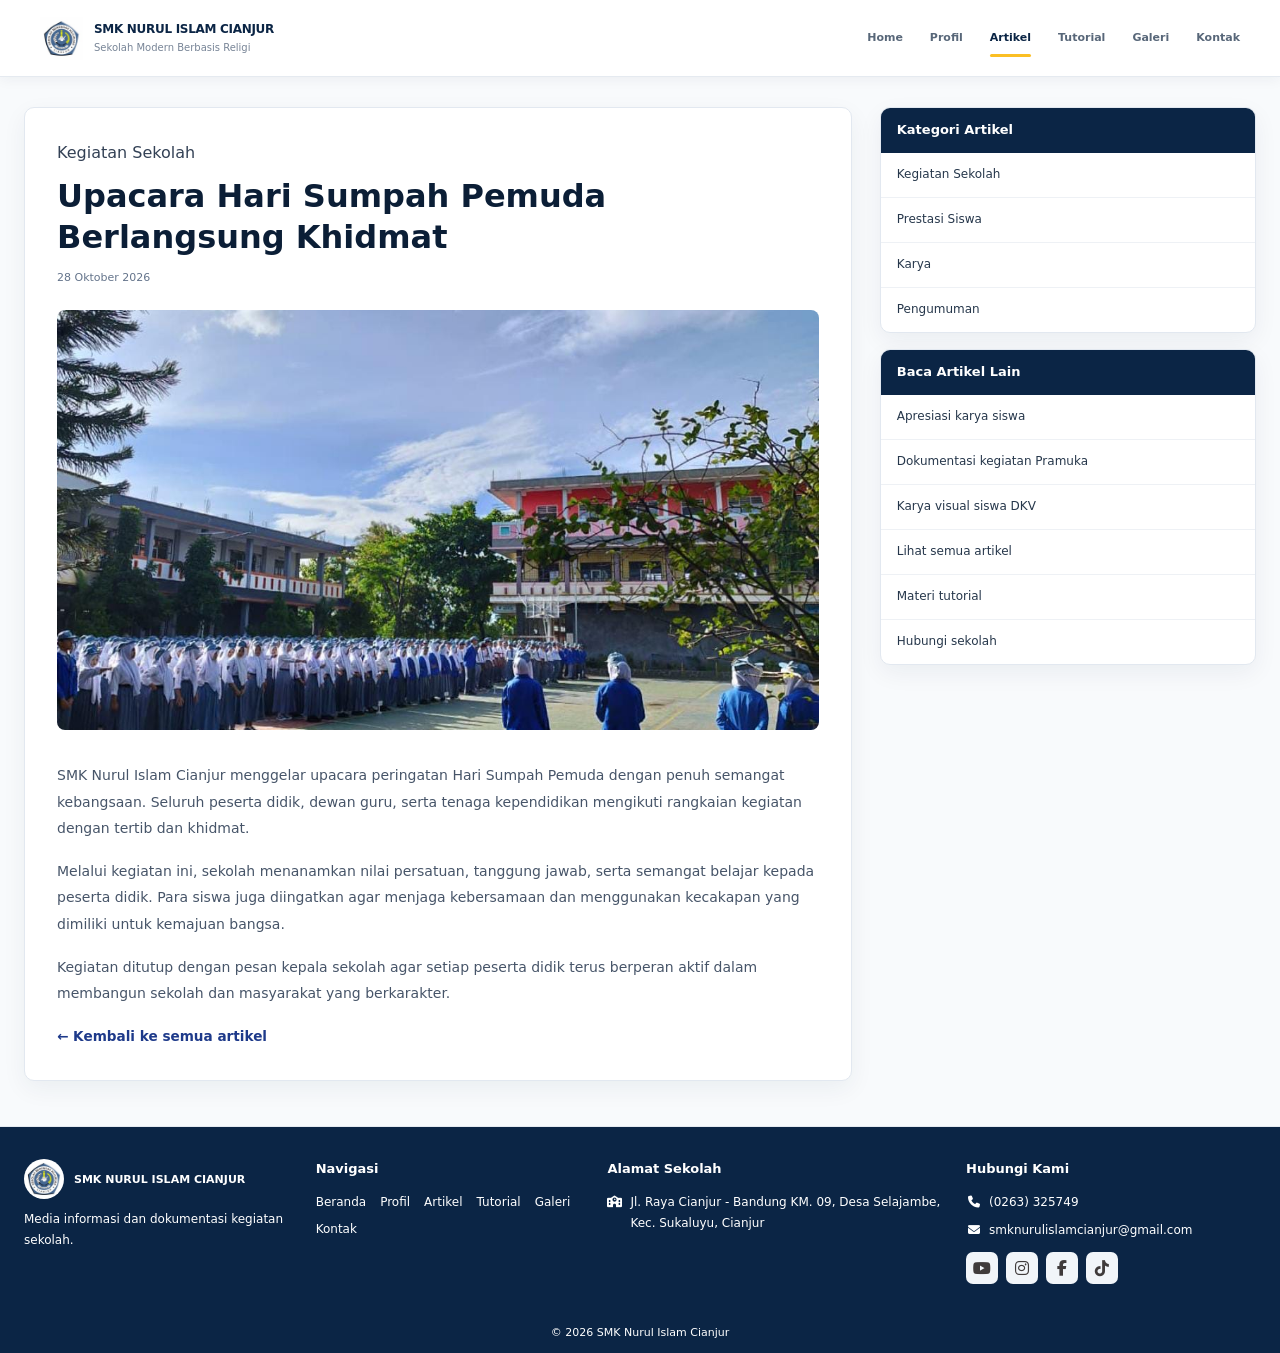
==== commit e2e64366: "update terbaru" ====
--- a/artikel-detail.html
+++ b/artikel-detail.html
@@ -9,7 +9,6 @@
     <link rel="stylesheet" href="assets/css/style.css" />
     <link rel="stylesheet" href="assets/css/artikel.css" />
     <link rel="stylesheet" href="includes/menu.css" />
-    <link rel="stylesheet" href="includes/sidebar.css" />
     <link rel="stylesheet" href="includes/footer.css" />
     <link rel="stylesheet" href="includes/scroll-effects.css" />
   </head>
@@ -50,8 +49,8 @@
             <ul class="sidebar-list">
               <li><a href="artikel.html#kegiatan"><span>Kegiatan Sekolah</span></a></li>
               <li><a href="artikel.html#prestasi"><span>Prestasi Siswa</span></a></li>
+              <li><a href="artikel.html#karya"><span>Karya</span></a></li>
               <li><a href="artikel.html#pengumuman"><span>Pengumuman</span></a></li>
-              <li><a href="artikel.html#ekstrakurikuler"><span>Ekstrakurikuler</span></a></li>
             </ul>
           </section>
           <section class="sidebar-card">
@@ -94,7 +93,7 @@
           ]
         },
         pramuka: {
-          category: "Ekstrakurikuler",
+          category: "Kegiatan Sekolah",
           date: "12 Oktober 2026",
           title: "Ekstrakurikuler Pramuka Gelar Perkemahan Akhir Pekan",
           image: "perkemahan.jpg",
@@ -134,7 +133,7 @@
           ]
         },
         "desain-grafis": {
-          category: "Kegiatan Sekolah",
+          category: "Karya",
           date: "4 September 2026",
           title: "Workshop Desain Grafis Bersama Praktisi Industri",
           image: "assets/images/desain_grafis.jpg",
@@ -147,30 +146,30 @@
           category: "Pengumuman",
           date: "1 September 2026",
           title: "Informasi Pendaftaran Peserta Didik Baru Dibuka",
-          image: "gedung_nuris.jpg",
+          image: "assets/images/deskripsi_spmb.jpg",
           body: [
             "Pendaftaran peserta didik baru SMK Nurul Islam Cianjur telah dibuka melalui tahapan administrasi, wawancara, dan pengukuran kompetensi awal.",
             "Calon peserta didik dimohon mengikuti informasi resmi sekolah dan melengkapi seluruh berkas yang dipersyaratkan."
           ]
         },
         "latihan-pramuka": {
-          category: "Ekstrakurikuler",
+          category: "prestasi",
           date: "27 Agustus 2026",
           title: "Pramuka SMK Nurul Islam Raih Prestasi Pioneering",
-          image: "assets/images/ekstrakulikuler/pramuka.jpg",
+          image: "assets/images/ekstrakulikuler/pioneering.jpg",
           body: [
             "Regu pramuka SMK Nurul Islam Cianjur berhasil meraih prestasi dalam lomba teknik pioneering tingkat kabupaten.",
             "Kegiatan ini melatih ketangkasan, kreativitas, komunikasi, dan kerja sama antaranggota dalam menyelesaikan proyek pionering."
           ]
         },
         "juara-monolog": {
-          category: "Ekstrakurikuler",
+          category: "prestasi",
           date: "20 Agustus 2026",
-          title: "Siswa Menampilkan Tari dalam Kegiatan Seni Sekolah",
-          image: "assets/images/ekstrakulikuler/tari.jpg",
-          body: [
-            "Kegiatan seni sekolah menjadi ruang bagi peserta didik untuk menampilkan kreativitas dan mengenal ragam seni budaya.",
-            "Melalui latihan dan penampilan bersama, siswa belajar bekerja sama, membangun rasa percaya diri, serta mengapresiasi budaya."
+          title: "Siswi SMK Nurul Islam Raih Prestasi dalam Lomba Monolog",
+          image: "assets/images/prestasi/juara_monolog.jpg",
+          body: [
+            "Prestasi membanggakan berhasil diraih oleh salah satu siswi SMK Nurul Islam dalam ajang lomba monolog. Melalui kemampuan berekspresi,",
+            "penghayatan peran, dan kepercayaan diri, siswi tersebut berhasil menunjukkan bakatnya di bidang seni pertunjukan."
           ]
         }
       };
--- a/assets/css/style.css
+++ b/assets/css/style.css
@@ -352,7 +352,7 @@
 }
 
 .see-all:hover {
-    color: slateblue;
+    color: #0f46db;
 }
 
 /* cards baru */
@@ -362,10 +362,7 @@
     gap: 13px;
 }
 
-/* ==============================
-   SEARCH RESULT
-================================ */
-
+/* search */
 .search-empty {
     padding: 40px 20px;
     margin-top: 15px;
@@ -400,11 +397,9 @@
     display: flex;
     flex-direction: column;
     overflow: hidden;
-
     background: white;
     border: 1px solid var(--border);
     border-radius: 9px;
-
     box-shadow: 0 3px 10px rgba(20,43,70,.04);
     transition: .25s;
 }
@@ -436,13 +431,10 @@
     position: absolute;
     top: 9px;
     left: 9px;
-
     padding: 5px 8px;
     border-radius: 4px;
-
     background: var(--navy);
     color: white;
-
     font-size: 8px;
     font-weight: 700;
 }
@@ -462,7 +454,7 @@
 }
 
 .news-content h3 a:hover {
-    color: slateblue;
+    color: #0f46db;
 }
 
 .news-date {
@@ -492,7 +484,7 @@
 }
 
 .read-more:hover {
-    color: slateblue;
+    color: #0f46db;
 }
 
 /* informasi sekolah */
@@ -664,9 +656,7 @@
 
 }
 
-/* ==============================
-   13. SMALL MOBILE
-================================ */
+/* 13. small mobile */
 @media (max-width: 430px) {
 
     .news-grid {
@@ -693,105 +683,72 @@
 }
 
 .home-programs {
-    padding: 62px 0 70px;
-    background: #fff;
+    padding: 22px 0 0;
 }
 
 .home-programs-container {
-    width: calc(100% - 48px);
-    max-width: 1280px;
-    margin: 0 auto;
-}
-
-.home-programs-heading {
-    max-width: 650px;
-    margin: 0 auto 30px;
-    text-align: center;
-}
-
-.home-programs-heading > span {
-    color: #947000;
-    font-size: 9px;
-    font-weight: 800;
-    letter-spacing: 1.6px;
-}
-
-.home-programs-heading h2 {
-    margin-top: 7px;
-    color: var(--navy);
-    font-size: clamp(22px, 3vw, 30px);
-}
-
-.home-programs-heading p {
-    margin-top: 8px;
-    color: var(--muted);
-    font-size: 12px;
-    line-height: 1.7;
+    width: 100%;
 }
 
 .home-programs-grid {
     display: grid;
     grid-template-columns: repeat(3, minmax(0, 1fr));
-    gap: 18px;
+    gap: 16px;
 }
 
 .home-program-card {
     min-width: 0;
     overflow: hidden;
+    display: flex;
+    flex-direction: column;
     border: 1px solid var(--border);
-    border-radius: 12px;
+    border-radius: 10px;
     background: #fff;
-    box-shadow: 0 8px 24px rgba(11, 37, 69, .06);
-    transition: transform .2s ease, box-shadow .2s ease;
+    box-shadow: 0 3px 10px rgba(20, 43, 70, .06);
+    transition: transform .25s ease, box-shadow .25s ease;
 }
 
 .home-program-card:hover {
     transform: translateY(-4px);
-    box-shadow: 0 14px 30px rgba(11, 37, 69, .12);
+    box-shadow: 0 9px 22px rgba(20, 43, 70, .12);
 }
 
 .home-program-card img {
     width: 100%;
-    height: 190px;
+    height: auto;
     display: block;
-    object-fit: cover;
+    object-fit: contain;
     background: #edf2f7;
 }
 
-.home-program-card[href*="program-akl"] img {
-    object-fit: contain;
-}
-
-.home-program-card > span {
+.home-program-content {
+    flex: 1;
+    display: flex;
+    flex-direction: column;
+    padding: 16px;
+}
+
+.home-program-card > .home-program-content > span {
     display: inline-block;
-    margin: 15px 16px 0;
     color: #947000;
-    font-size: 9px;
+    font-size: 10px;
     font-weight: 800;
     letter-spacing: 1px;
 }
 
 .home-program-card h3 {
-    min-height: 44px;
-    margin: 5px 16px 18px;
+    min-height: 25px;
+    margin: 6px 0 0;
     color: var(--navy);
-    font-size: 13px;
+    font-size: 14px;
     line-height: 1.55;
 }
 
-.home-programs-link {
-    width: fit-content;
-    display: flex;
-    align-items: center;
-    gap: 9px;
-    margin: 25px auto 0;
-    color: var(--navy);
+.home-program-card p {
+    margin: 8px 0 0;
+    color: #667488;
     font-size: 11px;
-    font-weight: 800;
-}
-
-.home-programs-link:hover {
-    color: #947000;
+    line-height: 1.65;
 }
 
 @media (max-width: 850px) {
@@ -800,16 +757,135 @@
     }
 }
 
+@media (max-width: 700px) {
+    .home-programs .section-header {
+        flex-wrap: wrap;
+        gap: 10px;
+    }
+
+    .home-programs .see-all {
+        margin-left: auto;
+    }
+}
+
 @media (max-width: 500px) {
-    .home-programs-container {
-        width: calc(100% - 30px);
-    }
-
     .home-programs-grid {
         grid-template-columns: 1fr;
     }
-
-    .home-program-card img {
-        height: 220px;
-    }
-}
+}
+
+.sidebar-area {
+    min-width: 0;
+    display: flex;
+    flex-direction: column;
+    gap: 16px;
+    align-self: start;
+}
+
+.sidebar-card {
+    overflow: hidden;
+    border: 1px solid #e2e8f0;
+    border-radius: 10px;
+    background: #fff;
+    box-shadow: 0 8px 24px rgba(11, 37, 69, 0.06);
+}
+
+.sidebar-header {
+    margin: 0;
+    padding: 12px 16px;
+    background: #0b2545;
+    color: #fff;
+    font-size: 13px;
+    font-weight: 700;
+}
+
+.sidebar-list {
+    display: flex;
+    flex-direction: column;
+    list-style: none;
+    color: #000;
+    font-size: 12px;
+}
+
+.sidebar-list li + li {
+    border-top: 1px solid #eef1f5;
+}
+
+.sidebar-list a {
+    display: flex;
+    align-items: center;
+    min-height: 44px;
+    padding: 9px 16px;
+    color: #26374b;
+    line-height: 1.45;
+    transition: background-color 0.2s ease;
+}
+
+.sidebar-list a:hover {
+    background: #f1f5f9;
+    color: #17477b;
+}
+
+.sidebar-list a:focus-visible,
+.sidebar-contact a:focus-visible {
+    outline: 2px solid #17477b;
+    outline-offset: -2px;
+}
+
+.sidebar-list span {
+    display: flex;
+    flex-direction: column;
+    gap: 2px;
+}
+
+.sidebar-list strong {
+    color: #0b2545;
+    font-size: 10px;
+}
+
+.sidebar-contact {
+    padding: 20px 16px;
+    color: #475569;
+    font-size: 12px;
+}
+
+.sidebar-contact p {
+    display: flex;
+    align-items: flex-start;
+    gap: 9px;
+    line-height: 1.6;
+}
+
+.sidebar-contact p + p {
+    margin-top: 15px;
+}
+
+.sidebar-contact i {
+    width: 15px;
+    margin-top: 3px;
+    color: #17477b;
+    text-align: center;
+}
+
+.sidebar-contact a {
+    color: #17477b;
+    overflow-wrap: anywhere;
+}
+
+.sidebar-contact a:hover {
+    text-decoration: underline;
+}
+
+@media (max-width: 700px) {
+    .sidebar-area {
+        display: grid;
+        grid-template-columns: repeat(2, minmax(0, 1fr));
+        align-items: start;
+    }
+}
+
+@media (max-width: 430px) {
+    .sidebar-area {
+        grid-template-columns: 1fr;
+    }
+}
--- a/assets/css/artikel.css
+++ b/assets/css/artikel.css
@@ -282,8 +282,12 @@
 }
 
 .article-detail-layout {
-  max-width: 900px;
+  max-width: 1280px;
   margin: auto;
+  display: grid;
+  grid-template-columns: minmax(0, 2.2fr) minmax(250px, 1fr);
+  gap: 28px;
+  align-items: start;
 }
 
 .article-detail {
@@ -428,7 +432,7 @@
 }
 
 .article-title {
-  font-size: 1.2rem;
+  font-size: 1rem;
   font-weight: 700;
   color: #0b1e36;
   margin-bottom: 0.75rem;
@@ -437,7 +441,7 @@
 }
 
 .article-card:hover .article-title {
-  color: #1e3a8a;
+  color: #0f46db;
 }
 
 .article-excerpt {
@@ -500,6 +504,10 @@
 }
 
 @media (max-width: 700px) {
+  .article-detail-layout {
+    grid-template-columns: 1fr;
+  }
+
   .article-list {
     grid-template-columns: 1fr;
   }
@@ -520,4 +528,120 @@
   .article-page-heading h1 {
     font-size: 24px;
   }
+}
+
+.sidebar-area {
+  min-width: 0;
+  display: flex;
+  flex-direction: column;
+  gap: 16px;
+  align-self: start;
+}
+
+.sidebar-card {
+  overflow: hidden;
+  border: 1px solid #e2e8f0;
+  border-radius: 10px;
+  background: #fff;
+  box-shadow: 0 8px 24px rgba(11, 37, 69, 0.06);
+}
+
+.sidebar-header {
+  margin: 0;
+  padding: 12px 16px;
+  background: #0b2545;
+  color: #fff;
+  font-size: 13px;
+  font-weight: 700;
+}
+
+.sidebar-list {
+  display: flex;
+  flex-direction: column;
+  list-style: none;
+  color: #000;
+  font-size: 12px;
+}
+
+.sidebar-list li + li {
+  border-top: 1px solid #eef1f5;
+}
+
+.sidebar-list a {
+  display: flex;
+  align-items: center;
+  min-height: 44px;
+  padding: 9px 16px;
+  color: #26374b;
+  line-height: 1.45;
+  transition: background-color 0.2s ease;
+}
+
+.sidebar-list a:hover {
+  background: #f1f5f9;
+  color: #17477b;
+}
+
+.sidebar-list a:focus-visible,
+.sidebar-contact a:focus-visible {
+  outline: 2px solid #17477b;
+  outline-offset: -2px;
+}
+
+.sidebar-list span {
+  display: flex;
+  flex-direction: column;
+  gap: 2px;
+}
+
+.sidebar-list strong {
+  color: #0b2545;
+  font-size: 10px;
+}
+
+.sidebar-contact {
+  padding: 20px 16px;
+  color: #475569;
+  font-size: 12px;
+}
+
+.sidebar-contact p {
+  display: flex;
+  align-items: flex-start;
+  gap: 9px;
+  line-height: 1.6;
+}
+
+.sidebar-contact p + p {
+  margin-top: 15px;
+}
+
+.sidebar-contact i {
+  width: 15px;
+  margin-top: 3px;
+  color: #17477b;
+  text-align: center;
+}
+
+.sidebar-contact a {
+  color: #17477b;
+  overflow-wrap: anywhere;
+}
+
+.sidebar-contact a:hover {
+  text-decoration: underline;
+}
+
+@media (max-width: 700px) {
+  .sidebar-area {
+    display: grid;
+    grid-template-columns: repeat(2, minmax(0, 1fr));
+    align-items: start;
+  }
+}
+
+@media (max-width: 430px) {
+  .sidebar-area {
+    grid-template-columns: 1fr;
+  }
 }
--- a/includes/footer.css
+++ b/includes/footer.css
@@ -109,27 +109,23 @@
 
 .social-links a:hover {
   transform: translateY(-2px);
-  background: #e2e8f0;
+  background: white;
 }
 
-.social-links .fa-youtube:hover{
+.social-links a:hover .fa-youtube:hover{
   color: #ff0000;
-  background-color: #ffffff;
 }
 
-.social-links .fa-instagram:hover{
+.social-links a:hover .fa-instagram:hover{
   color: #f33232;
-  background-color: #ffffff;
 }
 
 .social-links .fa-facebook-f:hover{
   color: #0b64d8;
-  background-color: #ffffff;
 }
 
 .social-links .fa-tiktok:hover{
   color: black;
-  background-color: #ffffff;
 }
 
 .social-links i {
@@ -142,9 +138,8 @@
 
 .copyright {
   padding: 12px 15px;
-  border-top: 1px solid #e2e8f0;
-  background: #f1f5f9;
-  color: #000000;
+  background: var(--navy);
+  color: var(--text);
   font-size: 11px;
   text-align: center;
 }
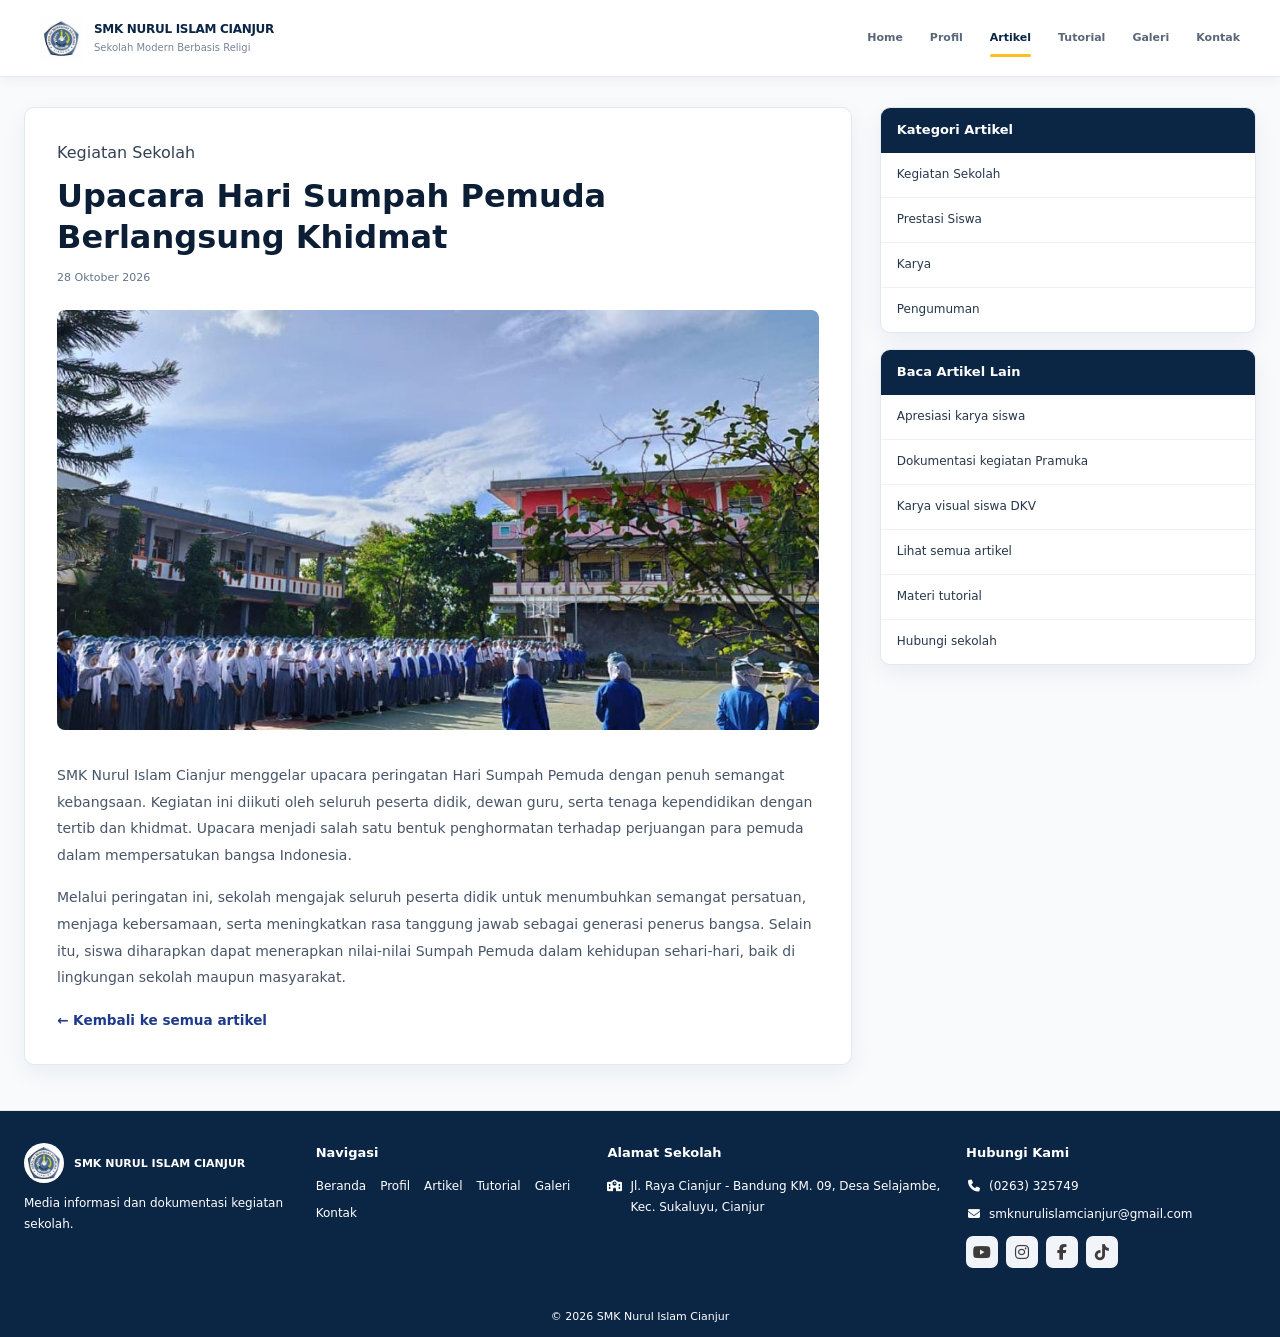
==== commit 52ae0f7b: "update lagi nich" ====
--- a/artikel-detail.html
+++ b/artikel-detail.html
@@ -5,7 +5,10 @@
     <meta name="viewport" content="width=device-width, initial-scale=1.0" />
     <title>Detail Berita - SMK Nurul Islam Cianjur</title>
     <link rel="preconnect" href="https://fonts.googleapis.com" />
-    <link rel="stylesheet" href="https://cdnjs.cloudflare.com/ajax/libs/font-awesome/6.5.1/css/all.min.css" />
+    <link
+      rel="stylesheet"
+      href="https://cdnjs.cloudflare.com/ajax/libs/font-awesome/6.5.1/css/all.min.css"
+    />
     <link rel="stylesheet" href="assets/css/style.css" />
     <link rel="stylesheet" href="assets/css/artikel.css" />
     <link rel="stylesheet" href="includes/menu.css" />
@@ -17,7 +20,10 @@
       <div class="site-nav-container">
         <a href="index.html" class="site-brand">
           <img src="assets/images/logo_nuris.jpg" alt="Logo SMK Nurul Islam" />
-          <span class="site-brand-copy"><strong>SMK NURUL ISLAM CIANJUR</strong><span>Sekolah Modern Berbasis Religi</span></span>
+          <span class="site-brand-copy"
+            ><strong>SMK NURUL ISLAM CIANJUR</strong
+            ><span>Sekolah Modern Berbasis Religi</span></span
+          >
         </a>
         <ul class="site-nav-menu" id="siteNavMenu">
           <li><a href="index.html" class="site-nav-link">Home</a></li>
@@ -27,7 +33,13 @@
           <li><a href="galeri.html" class="site-nav-link">Galeri</a></li>
           <li><a href="kontak.html" class="site-nav-link">Kontak</a></li>
         </ul>
-        <button class="site-menu-toggle" type="button" aria-label="Buka navigasi" aria-controls="siteNavMenu" aria-expanded="false">
+        <button
+          class="site-menu-toggle"
+          type="button"
+          aria-label="Buka navigasi"
+          aria-controls="siteNavMenu"
+          aria-expanded="false"
+        >
           <i class="fa-solid fa-bars" aria-hidden="true"></i>
         </button>
       </div>
@@ -41,27 +53,57 @@
           <div id="detailDate" class="article-detail-date"></div>
           <img id="detailImage" src="assets/images/upacara_nuris.jpg" alt="" />
           <div id="detailBody" class="article-detail-body"></div>
-          <a href="artikel.html" class="btn-read-more">← Kembali ke semua artikel</a>
+          <a href="artikel.html" class="btn-read-more"
+            >← Kembali ke semua artikel</a
+          >
         </article>
         <aside class="sidebar sidebar-area" aria-label="Informasi sekolah">
           <section class="sidebar-card">
             <h2 class="sidebar-header">Kategori Artikel</h2>
             <ul class="sidebar-list">
-              <li><a href="artikel.html#kegiatan"><span>Kegiatan Sekolah</span></a></li>
-              <li><a href="artikel.html#prestasi"><span>Prestasi Siswa</span></a></li>
-              <li><a href="artikel.html#karya"><span>Karya</span></a></li>
-              <li><a href="artikel.html#pengumuman"><span>Pengumuman</span></a></li>
+              <li>
+                <a href="artikel.html#kegiatan"
+                  ><span>Kegiatan Sekolah</span></a
+                >
+              </li>
+              <li>
+                <a href="artikel.html#prestasi"><span>Prestasi Siswa</span></a>
+              </li>
+              <li>
+                <a href="artikel.html#karya"><span>Karya</span></a>
+              </li>
+              <li>
+                <a href="artikel.html#pengumuman"><span>Pengumuman</span></a>
+              </li>
             </ul>
           </section>
           <section class="sidebar-card">
             <h2 class="sidebar-header">Baca Artikel Lain</h2>
             <ul class="sidebar-list">
-              <li><a href="artikel-detail.html?id=juara-puisi"><span>Apresiasi karya siswa</span></a></li>
-              <li><a href="artikel-detail.html?id=pramuka"><span>Dokumentasi kegiatan Pramuka</span></a></li>
-              <li><a href="artikel-detail.html?id=desain-grafis"><span>Karya visual siswa DKV</span></a></li>
-              <li><a href="artikel.html"><span>Lihat semua artikel</span></a></li>
-              <li><a href="tutorial.html"><span>Materi tutorial</span></a></li>
-              <li><a href="kontak.html"><span>Hubungi sekolah</span></a></li>
+              <li>
+                <a href="artikel-detail.html?id=juara-puisi"
+                  ><span>Apresiasi karya siswa</span></a
+                >
+              </li>
+              <li>
+                <a href="artikel-detail.html?id=pramuka"
+                  ><span>Dokumentasi kegiatan Pramuka</span></a
+                >
+              </li>
+              <li>
+                <a href="artikel-detail.html?id=desain-grafis"
+                  ><span>Karya visual siswa DKV</span></a
+                >
+              </li>
+              <li>
+                <a href="artikel.html"><span>Lihat semua artikel</span></a>
+              </li>
+              <li>
+                <a href="tutorial.html"><span>Materi tutorial</span></a>
+              </li>
+              <li>
+                <a href="kontak.html"><span>Hubungi sekolah</span></a>
+              </li>
             </ul>
           </section>
         </aside>
@@ -76,10 +118,9 @@
           title: "Upacara Hari Sumpah Pemuda Berlangsung Khidmat",
           image: "assets/images/upacara_nuris.jpg",
           body: [
-            "SMK Nurul Islam Cianjur menggelar upacara peringatan Hari Sumpah Pemuda dengan penuh semangat kebangsaan. Seluruh peserta didik, dewan guru, serta tenaga kependidikan mengikuti rangkaian kegiatan dengan tertib dan khidmat.",
-            "Melalui kegiatan ini, sekolah menanamkan nilai persatuan, tanggung jawab, serta semangat belajar kepada peserta didik. Para siswa juga diingatkan agar menjaga kebersamaan dan menggunakan kecakapan yang dimiliki untuk kemajuan bangsa.",
-            "Kegiatan ditutup dengan pesan kepala sekolah agar setiap peserta didik terus berperan aktif dalam membangun sekolah dan masyarakat yang berkarakter."
-          ]
+            "SMK Nurul Islam Cianjur menggelar upacara peringatan Hari Sumpah Pemuda dengan penuh semangat kebangsaan. Kegiatan ini diikuti oleh seluruh peserta didik, dewan guru, serta tenaga kependidikan dengan tertib dan khidmat. Upacara menjadi salah satu bentuk penghormatan terhadap perjuangan para pemuda dalam mempersatukan bangsa Indonesia.",
+            "Melalui peringatan ini, sekolah mengajak seluruh peserta didik untuk menumbuhkan semangat persatuan, menjaga kebersamaan, serta meningkatkan rasa tanggung jawab sebagai generasi penerus bangsa. Selain itu, siswa diharapkan dapat menerapkan nilai-nilai Sumpah Pemuda dalam kehidupan sehari-hari, baik di lingkungan sekolah maupun masyarakat.",
+          ],
         },
         "juara-puisi": {
           category: "Prestasi",
@@ -87,20 +128,22 @@
           title: "Siswa Raih Juara 1 Lomba Menulis Puisi Tingkat Kabupaten",
           image: "assets/images/prestasi/juara_puisi.jpg",
           body: [
-            "Siswa SMK Nurul Islam Cianjur berhasil meraih Juara 1 dalam lomba menulis puisi tingkat Kabupaten Cianjur. Karya yang dibawakan dinilai memiliki pesan kuat, struktur puisi yang baik, serta penyampaian yang kreatif.",
-            "Keberhasilan ini merupakan hasil latihan rutin dan bimbingan dari guru pembimbing. Prestasi tersebut diharapkan dapat memotivasi siswa lain untuk terus mengembangkan kemampuan menulis dan berkarya.",
-            "Sekolah mengapresiasi pencapaian siswa serta berharap prestasi ini dapat menjadi awal dari pencapaian yang lebih tinggi pada ajang berikutnya."
-          ]
+            "Salah satu siswi SMK Nurul Islam Cianjur berhasil meraih prestasi sebagai Juara dalam lomba monolog. Melalui penampilan yang penuh penghayatan, kemampuan berekspresi, serta penyampaian cerita yang menarik, siswi tersebut berhasil menunjukkan bakatnya di bidang seni pertunjukan.",
+            "Pencapaian ini merupakan hasil dari latihan, persiapan, dan usaha dalam mengembangkan kemampuan seni peran. Lomba monolog menjadi kesempatan bagi siswi untuk mengasah kreativitas, keberanian, serta kepercayaan diri dalam menampilkan sebuah cerita secara mandiri.",
+            "Sekolah memberikan apresiasi atas pencapaian tersebut dan berharap keberhasilan ini dapat menjadi motivasi bagi peserta didik lainnya untuk terus mengembangkan bakat, minat, dan kreativitas di berbagai bidang.",
+          ],
         },
         pramuka: {
           category: "Kegiatan Sekolah",
           date: "12 Oktober 2026",
-          title: "Ekstrakurikuler Pramuka Gelar Perkemahan Akhir Pekan",
+          title:
+            "SMK NURUL ISLAM Perkemahan Akhir Pekan sebagai Sarana Pembinaan Karakter Siswa",
           image: "perkemahan.jpg",
           body: [
-            "Ekstrakurikuler Pramuka SMK Nurul Islam Cianjur menyelenggarakan kegiatan perkemahan akhir pekan bagi seluruh anggota. Kegiatan dilaksanakan untuk melatih kepemimpinan, kerja sama, dan kemandirian peserta.",
-            "Peserta mengikuti rangkaian kegiatan seperti latihan baris-berbaris, pionering, permainan kelompok, dan kegiatan kebersamaan. Pembina juga memberikan arahan mengenai kedisiplinan serta penerapan nilai Pramuka dalam kehidupan sehari-hari."
-          ]
+            "SMK Nurul Islam Cianjur menyelenggarakan kegiatan perkemahan akhir pekan yang diikuti oleh para siswa. Kegiatan ini menjadi salah satu bentuk pembelajaran di luar kelas yang bertujuan untuk membangun karakter, melatih kedisiplinan, kepemimpinan, kerja sama, serta kemandirian siswa.",
+            "Selama kegiatan berlangsung, para peserta mengikuti berbagai aktivitas menarik, seperti latihan baris-berbaris, pionering, permainan kelompok, dan kegiatan kebersamaan. Berbagai aktivitas tersebut memberikan pengalaman baru sekaligus mempererat hubungan antarsiswa.",
+            "Melalui kegiatan perkemahan ini, siswa diharapkan mampu mengembangkan rasa tanggung jawab, meningkatkan kepedulian terhadap sesama, serta menerapkan nilai-nilai kedisiplinan dan kemandirian dalam kehidupan sehari-hari.",
+          ],
         },
         "ujian-tengah-semester": {
           category: "Pengumuman",
@@ -108,19 +151,10 @@
           title: "Pengumuman Jadwal Kegiatan Ujian Tengah Semester",
           image: "gedung_sekolah.jpg",
           body: [
-            "SMK Nurul Islam Cianjur menginformasikan jadwal pelaksanaan Ujian Tengah Semester kepada seluruh peserta didik. Peserta didik wajib hadir sesuai jadwal kelas dan mata pelajaran yang telah ditentukan.",
-            "Peserta didik diharapkan mempersiapkan diri, membawa perlengkapan ujian yang diperlukan, serta mengikuti tata tertib yang berlaku selama pelaksanaan ujian."
-          ]
-        },
-        "serah-terima-tamatan": {
-          category: "Kegiatan Sekolah",
-          date: "30 September 2026",
-          title: "SMK Nurul Islam Gelar Serah Terima Peserta Magang",
-          image: "gedung_sekolah.jpg",
-          body: [
-            "SMK Nurul Islam Cianjur menggelar serah terima peserta didik yang akan melaksanakan Praktik Kerja Lapangan di dunia usaha dan dunia industri.",
-            "Kegiatan ini sekaligus mempertemukan pihak sekolah dengan mitra industri agar peserta didik dapat menyesuaikan kompetensi, kedisiplinan, dan etos kerja sesuai kebutuhan lapangan."
-          ]
+            "SMK Nurul Islam Cianjur menyampaikan informasi mengenai jadwal pelaksanaan Ujian Tengah Semester (UTS) kepada seluruh peserta didik. Ujian ini dilaksanakan sebagai salah satu bentuk evaluasi untuk mengetahui perkembangan pemahaman dan hasil belajar siswa selama kegiatan pembelajaran berlangsung. Seluruh peserta didik diharapkan memperhatikan jadwal ujian sesuai kelas dan mata pelajaran yang telah ditentukan.",
+            "Dalam menghadapi pelaksanaan ujian, peserta didik diimbau untuk mempersiapkan diri dengan belajar secara teratur, memahami materi yang telah diberikan oleh guru, serta membawa perlengkapan ujian yang diperlukan. Selain itu, siswa diharapkan hadir tepat waktu dan mengikuti seluruh tata tertib yang berlaku selama ujian berlangsung.",
+            "Melalui pelaksanaan Ujian Tengah Semester ini, sekolah berharap peserta didik dapat menunjukkan kemampuan terbaiknya, menjunjung tinggi kejujuran, serta membangun sikap disiplin dan tanggung jawab dalam mengikuti setiap proses evaluasi pembelajaran.",
+          ],
         },
         "juara-cerpen": {
           category: "Prestasi",
@@ -128,9 +162,10 @@
           title: "Siswa Meraih Juara 2 Lomba Menulis Cerpen",
           image: "assets/images/prestasi/juara_cerpen.jpg",
           body: [
-            "Siswa SMK Nurul Islam Cianjur memperoleh Juara 2 lomba menulis cerpen tingkat kabupaten melalui karya yang memuat pesan kehidupan dan budaya yang kuat.",
-            "Sekolah memberikan apresiasi kepada siswa dan guru pembimbing, sekaligus mendorong siswa lain untuk terus berlatih menulis dan berkarya."
-          ]
+            "Siswa SMK Nurul Islam Cianjur berhasil meraih Juara 2 dalam lomba menulis cerpen tingkat Kabupaten Cianjur. Karya yang dihasilkan mengangkat pesan kehidupan dan nilai budaya yang disampaikan melalui alur cerita yang menarik. Pencapaian ini menjadi salah satu bentuk keberhasilan siswa dalam mengembangkan kemampuan literasi dan kreativitas di bidang sastra.",
+            "Keberhasilan tersebut tidak terlepas dari usaha, latihan, serta bimbingan guru selama proses persiapan lomba. Melalui kegiatan ini, siswa mendapatkan pengalaman dalam menuangkan ide, mengembangkan imajinasi, dan menyampaikan pesan melalui sebuah cerita pendek.",
+            "Sekolah memberikan apresiasi kepada siswa dan guru pembimbing atas pencapaian tersebut. Diharapkan prestasi ini dapat menjadi motivasi bagi peserta didik lainnya untuk terus meningkatkan minat membaca, mengasah kemampuan menulis, serta berani menghasilkan karya yang bermanfaat.",
+          ],
         },
         "desain-grafis": {
           category: "Karya",
@@ -138,9 +173,10 @@
           title: "Workshop Desain Grafis Bersama Praktisi Industri",
           image: "assets/images/desain_grafis.jpg",
           body: [
-            "Peserta didik jurusan Desain Komunikasi Visual mengikuti workshop desain grafis bersama praktisi industri.",
-            "Workshop membahas alur desain, pemilihan visual, tipografi, dan penyampaian karya secara profesional. Peserta mengerjakan proyek singkat sebagai bagian dari evaluasi."
-          ]
+            "Peserta didik jurusan Desain Komunikasi Visual (DKV) SMK Nurul Islam Cianjur menghasilkan berbagai karya desain grafis sebagai bentuk penerapan keterampilan dan kreativitas yang dipelajari selama kegiatan pembelajaran. Karya-karya tersebut dibuat dengan memperhatikan unsur visual, pemilihan warna, tipografi, serta komposisi desain agar mampu menyampaikan pesan secara menarik dan komunikatif.",
+            "Dalam proses pembuatannya, siswa memanfaatkan berbagai aplikasi desain untuk mengembangkan ide dan menuangkan konsep menjadi karya visual. Setiap karya mencerminkan kreativitas, imajinasi, serta kemampuan siswa dalam mengolah elemen desain sesuai dengan tema dan tujuan yang ingin disampaikan.",
+            "Melalui karya-karya ini, peserta didik diharapkan dapat terus mengembangkan kemampuan di bidang desain grafis, meningkatkan keterampilan menggunakan teknologi desain, serta membangun pengalaman sebagai bekal untuk menghadapi dunia industri kreatif.",
+          ],
         },
         "penerimaan-siswa-baru": {
           category: "Pengumuman",
@@ -148,19 +184,22 @@
           title: "Informasi Pendaftaran Peserta Didik Baru Dibuka",
           image: "assets/images/deskripsi_spmb.jpg",
           body: [
-            "Pendaftaran peserta didik baru SMK Nurul Islam Cianjur telah dibuka melalui tahapan administrasi, wawancara, dan pengukuran kompetensi awal.",
-            "Calon peserta didik dimohon mengikuti informasi resmi sekolah dan melengkapi seluruh berkas yang dipersyaratkan."
-          ]
+            "SMK Nurul Islam Cianjur telah membuka Penerimaan Peserta Didik Baru (PPDB) bagi calon siswa yang ingin melanjutkan pendidikan ke jenjang Sekolah Menengah Kejuruan. Proses pendaftaran dilaksanakan melalui beberapa tahapan, mulai dari pengisian administrasi, wawancara, hingga pengukuran kompetensi awal untuk mengenal minat dan kemampuan calon peserta didik.",
+            "Calon peserta didik dapat mengikuti proses pendaftaran dengan melengkapi persyaratan dan berkas yang telah ditentukan oleh pihak sekolah. Seluruh tahapan dilaksanakan untuk membantu proses penerimaan berjalan dengan tertib dan memberikan informasi yang diperlukan kepada calon siswa serta orang tua.",
+            "Melalui penerimaan peserta didik baru ini, SMK Nurul Islam Cianjur berharap dapat memberikan kesempatan kepada generasi muda untuk memperoleh pendidikan kejuruan, mengembangkan potensi diri, serta mempersiapkan keterampilan sebagai bekal untuk masa depan.",
+          ],
         },
         "latihan-pramuka": {
-          category: "prestasi",
+          category: "Karya",
           date: "27 Agustus 2026",
-          title: "Pramuka SMK Nurul Islam Raih Prestasi Pioneering",
+          title: "Kreativitas Anggota Pramuka dalam Karya Pioneering",
           image: "assets/images/ekstrakulikuler/pioneering.jpg",
           body: [
-            "Regu pramuka SMK Nurul Islam Cianjur berhasil meraih prestasi dalam lomba teknik pioneering tingkat kabupaten.",
-            "Kegiatan ini melatih ketangkasan, kreativitas, komunikasi, dan kerja sama antaranggota dalam menyelesaikan proyek pionering."
-          ]
+            "Kegiatan pioneering menjadi salah satu bentuk kreativitas dan keterampilan anggota Pramuka SMK Nurul Islam. Melalui kegiatan ini, para anggota belajar mengembangkan kemampuan dalam membuat berbagai bentuk konstruksi menggunakan tongkat dan tali.",
+            "Dalam proses pembuatannya, setiap anggota berlatih menerapkan teknik ikatan dan simpul dengan tepat. Kegiatan ini juga membutuhkan ketelitian, kekompakan, serta kerja sama agar hasil karya dapat tersusun dengan baik.",
+            "Melalui karya pioneering, anggota Pramuka tidak hanya mengasah keterampilan kepramukaan, tetapi juga belajar untuk lebih kreatif, mandiri, dan bertanggung jawab dalam menyelesaikan suatu karya.",
+            "Kegiatan ini menjadi salah satu wujud pengembangan kreativitas dan keterampilan siswa di SMK Nurul Islam.",
+          ],
         },
         "juara-monolog": {
           category: "prestasi",
@@ -168,10 +207,11 @@
           title: "Siswi SMK Nurul Islam Raih Prestasi dalam Lomba Monolog",
           image: "assets/images/prestasi/juara_monolog.jpg",
           body: [
-            "Prestasi membanggakan berhasil diraih oleh salah satu siswi SMK Nurul Islam dalam ajang lomba monolog. Melalui kemampuan berekspresi,",
-            "penghayatan peran, dan kepercayaan diri, siswi tersebut berhasil menunjukkan bakatnya di bidang seni pertunjukan."
-          ]
-        }
+            "Salah satu siswi SMK Nurul Islam Cianjur berhasil meraih juara dalam ajang lomba monolog. Melalui penampilan yang penuh penghayatan, kemampuan berekspresi, serta penyampaian cerita yang menarik, siswi tersebut berhasil menunjukkan bakat dan kemampuannya di bidang seni pertunjukan. Pencapaian ini menjadi salah satu kebanggaan bagi sekolah sekaligus bukti bahwa peserta didik memiliki potensi yang dapat dikembangkan melalui berbagai kegiatan seni.",
+            "Keberhasilan tersebut merupakan hasil dari usaha, latihan, dan persiapan dalam mengembangkan kemampuan seni peran. Melalui lomba monolog, siswi juga memperoleh pengalaman untuk meningkatkan kepercayaan diri, mengasah kreativitas, serta belajar menyampaikan pesan dan emosi melalui sebuah penampilan.",
+            "Pihak sekolah memberikan apresiasi atas pencapaian yang telah diraih dan berharap keberhasilan ini dapat menjadi motivasi bagi peserta didik lainnya untuk terus menggali potensi, mengembangkan bakat, serta berani mengikuti berbagai kegiatan positif di bidang seni maupun bidang lainnya.",
+          ],
+        },
       };
 
       const id = new URLSearchParams(window.location.search).get("id");
@@ -182,7 +222,9 @@
       document.getElementById("detailDate").textContent = article.date;
       document.getElementById("detailImage").src = article.image;
       document.getElementById("detailImage").alt = article.title;
-      document.getElementById("detailBody").innerHTML = article.body.map((paragraph) => `<p>${paragraph}</p>`).join("");
+      document.getElementById("detailBody").innerHTML = article.body
+        .map((paragraph) => `<p>${paragraph}</p>`)
+        .join("");
     </script>
     <footer class="footer" id="kontak">
       <div class="footer-container">
@@ -206,17 +248,47 @@
         </div>
         <div class="footer-column">
           <h4>Alamat Sekolah</h4>
-          <p class="footer-detail"><i class="fa-solid fa-school" aria-hidden="true"></i><span>Jl. Raya Cianjur - Bandung KM. 09, Desa Selajambe, Kec. Sukaluyu, Cianjur</span></p>
+          <p class="footer-detail">
+            <i class="fa-solid fa-school" aria-hidden="true"></i
+            ><span
+              >Jl. Raya Cianjur - Bandung KM. 09, Desa Selajambe, Kec. Sukaluyu,
+              Cianjur</span
+            >
+          </p>
         </div>
         <div class="footer-column">
           <h4>Hubungi Kami</h4>
-          <p class="footer-detail"><i class="fa-solid fa-phone" aria-hidden="true"></i><a href="tel:+62263325749">(0263) 325749</a></p>
-          <p class="footer-detail"><i class="fa-solid fa-envelope" aria-hidden="true"></i><a href="mailto:smknurulislamcianjur@gmail.com">smknurulislamcianjur@gmail.com</a></p>
+          <p class="footer-detail">
+            <i class="fa-solid fa-phone" aria-hidden="true"></i
+            ><a href="tel:+62263325749">(0263) 325749</a>
+          </p>
+          <p class="footer-detail">
+            <i class="fa-solid fa-envelope" aria-hidden="true"></i
+            ><a href="mailto:smknurulislamcianjur@gmail.com"
+              >smknurulislamcianjur@gmail.com</a
+            >
+          </p>
           <div class="social-links">
-            <a href="https://youtube.com/@smknurulislamcianjur?si=RVncWw3QQM4tRcN" aria-label="YouTube"><i class="fa-brands fa-youtube"></i></a>
-            <a href="https://www.instagram.com/smknurulislamcianjur?exln=MTc3N3E5Ynp3cWM4aw==" aria-label="Instagram"><i class="fa-brands fa-instagram"></i></a>
-            <a href="https://www.facebook.com/share/1EyA4eeDF7/" aria-label="Facebook"><i class="fa-brands fa-facebook-f"></i></a>
-            <a href="https://www.tiktok.com/@smknurulislamcianjur?_=r=1&_t=ZS-9D5Dz1kFX61" aria-label="TikTok"><i class="fa-brands fa-tiktok"></i></a>
+            <a
+              href="https://youtube.com/@smknurulislamcianjur?si=RVncWw3QQM4tRcN"
+              aria-label="YouTube"
+              ><i class="fa-brands fa-youtube"></i
+            ></a>
+            <a
+              href="https://www.instagram.com/smknurulislamcianjur?exln=MTc3N3E5Ynp3cWM4aw=="
+              aria-label="Instagram"
+              ><i class="fa-brands fa-instagram"></i
+            ></a>
+            <a
+              href="https://www.facebook.com/share/1EyA4eeDF7/"
+              aria-label="Facebook"
+              ><i class="fa-brands fa-facebook-f"></i
+            ></a>
+            <a
+              href="https://www.tiktok.com/@smknurulislamcianjur?_=r=1&_t=ZS-9D5Dz1kFX61"
+              aria-label="TikTok"
+              ><i class="fa-brands fa-tiktok"></i
+            ></a>
           </div>
         </div>
       </div>
--- a/assets/css/artikel.css
+++ b/assets/css/artikel.css
@@ -462,7 +462,7 @@
 }
 
 .btn-read-more:hover {
-  color: #eab308;
+  color: #0f46db;
   gap: 0.75rem;
 }
 
--- a/includes/menu.css
+++ b/includes/menu.css
@@ -27,16 +27,15 @@
   display: inline-flex;
   align-items: center;
   padding: 17px 18px;
-  color: #000000;
+  color: #586779;
   font-size: 13px;
   font-weight: 600;
   text-decoration: none;
   transition: color 0.2s ease;
 }
 
-.nav-link:hover,
-.nav-link.active {
-  color: var(--gold);
+.nav-link:hover, .nav-link.active {
+  color: #0b2545;
 }
 
 .nav-link.active::after {
@@ -47,7 +46,7 @@
   left: 18px;
   height: 3px;
   border-radius: 10px;
-  background: #000000;
+  background: #fbbf24;
 }
 
 @media (max-width: 700px) {
@@ -101,8 +100,7 @@
   object-fit: contain;
 }
 
-.site-brand-copy strong,
-.site-brand-copy span {
+.site-brand-copy strong, .site-brand-copy span {
   display: block;
 }
 
@@ -134,8 +132,7 @@
   transition: color 0.2s ease;
 }
 
-.site-nav-link:hover,
-.site-nav-link.active {
+.site-nav-link:hover, .site-nav-link.active {
   color: #0b2545;
 }
 
